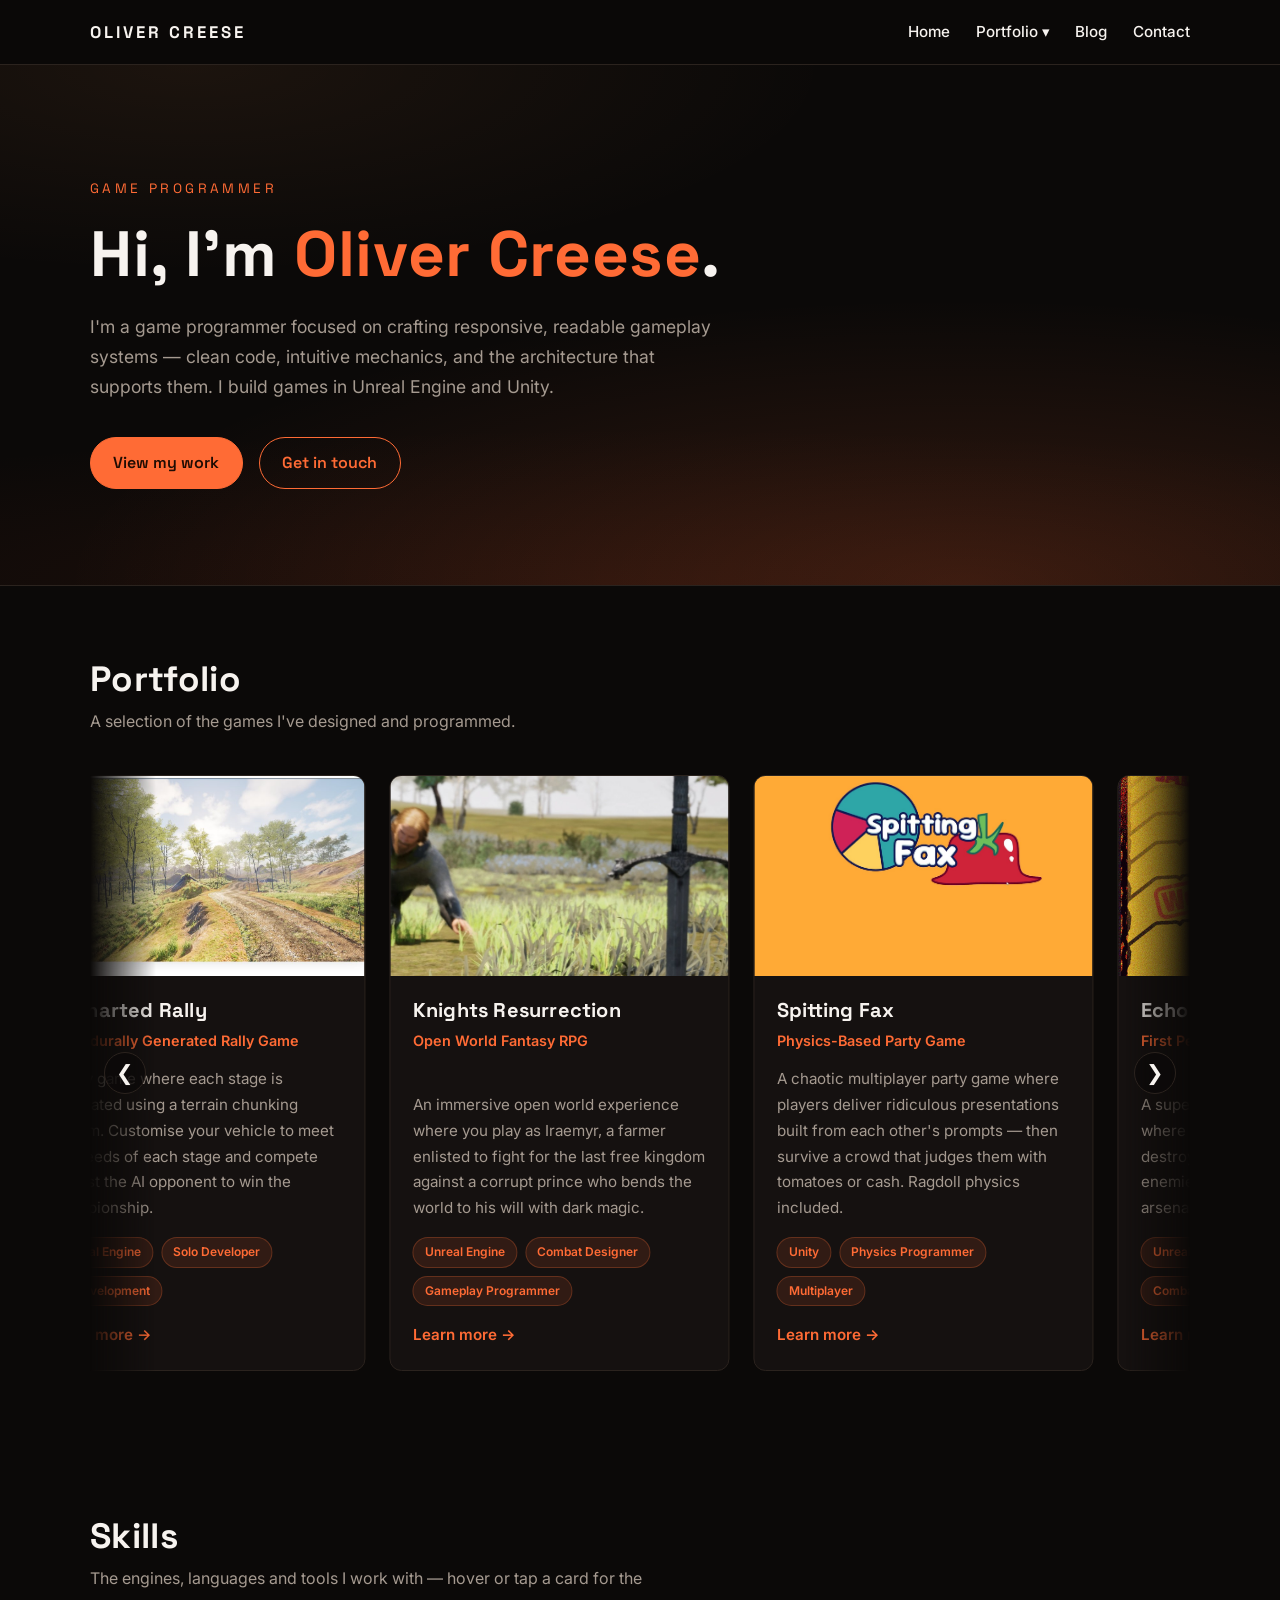
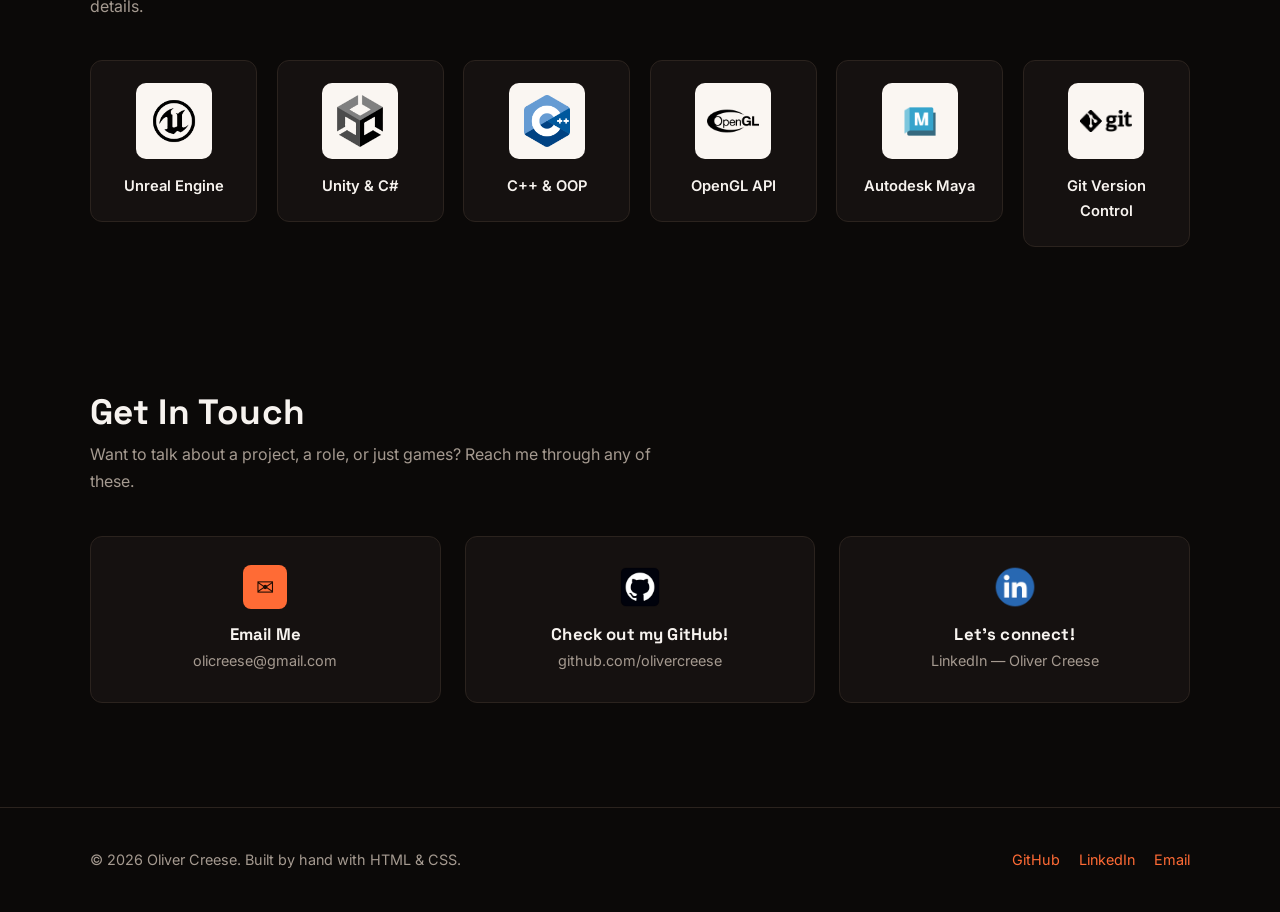
==== index.html @ 4f289e98 "Initial commit: portfolio site rebuilt from Wix Hand-coded static site: homepage with auto-scrolling" ====
<!DOCTYPE html>
<html lang="en">
<head>
  <meta charset="UTF-8" />
  <meta name="viewport" content="width=device-width, initial-scale=1.0" />
  <title>Oliver Creese | Game Programmer</title>
  <meta name="description" content="Portfolio of Oliver Creese, a game programmer focused on crafting responsive, readable gameplay systems in Unreal Engine and Unity." />
  <link rel="preconnect" href="https://fonts.googleapis.com" />
  <link rel="preconnect" href="https://fonts.gstatic.com" crossorigin />
  <link href="https://fonts.googleapis.com/css2?family=Inter:wght@400;500;600&family=Space+Grotesk:wght@500;700&display=swap" rel="stylesheet" />
  <link rel="stylesheet" href="css/style.css" />
</head>
<body>

  <header class="site-header">
    <nav class="nav container">
      <a class="brand" href="index.html">OLIVER CREESE</a>
      <button class="nav-toggle" aria-label="Toggle menu">
        <span></span><span></span><span></span>
      </button>
      <ul class="nav-menu">
        <li><a href="index.html">Home</a></li>
        <li class="dropdown">
          <a href="index.html#projects">Portfolio &#9662;</a>
          <ul class="dropdown-menu">
            <li><a href="projects/uncharted-rally.html">Uncharted Rally</a></li>
            <li><a href="projects/spitting-fax.html">Spitting Fax</a></li>
            <li><a href="projects/knights-resurrection.html">Knights Resurrection</a></li>
            <li><a href="projects/echoes-of-salvation.html">Echoes Of Salvation</a></li>
          </ul>
        </li>
        <li><a href="blog.html">Blog</a></li>
        <li><a href="#contact">Contact</a></li>
      </ul>
    </nav>
  </header>

  <main>

    <!-- ============ Hero ============ -->
    <section class="hero">
      <div class="container">
        <p class="eyebrow">Game Programmer</p>
        <h1>Hi, I'm <span class="accent">Oliver Creese</span>.</h1>
        <p>
          I'm a game programmer focused on crafting responsive, readable gameplay
          systems — clean code, intuitive mechanics, and the architecture that
          supports them. I build games in Unreal Engine and Unity.
        </p>
        <div class="hero-actions">
          <a class="btn btn-solid" href="#projects">View my work</a>
          <a class="btn btn-ghost" href="#contact">Get in touch</a>
        </div>
      </div>
    </section>

    <!-- ============ Projects ============ -->
    <section id="projects">
      <div class="container">
        <h2 class="section-title">Portfolio</h2>
        <p class="section-intro">A selection of the games I've designed and programmed.</p>

        <div class="marquee-wrap">
          <div class="project-marquee">
            <div class="marquee-track">

          <!-- ============================================================
               ADDING A NEW PROJECT? Create its page first (copy
               projects/_template.html), then paste a card like this.
               The carousel duplicates and scrolls the cards automatically —
               just add yours once, anywhere in the list:

          <article class="project-card">
            <img src="assets/images/my-game-hero.jpg" alt="Describe the screenshot" />
            <div class="card-body">
              <h3>My New Game</h3>
              <p class="card-sub">One-line genre description</p>
              <p>
                Two or three sentences selling the game.
              </p>
              <div class="card-meta">
                <span class="tag">Unreal Engine</span>
                <span class="tag">Your Role</span>
              </div>
              <a class="card-link" href="projects/my-new-game.html">Learn more &rarr;</a>
            </div>
          </article>

               Don't forget to also add the project to the Portfolio
               dropdown menu at the top of every page.
               ============================================================ -->

          <article class="project-card">
            <img src="assets/images/uncharted-rally-road.jpg" alt="Procedurally generated rally stage in Uncharted Rally" />
            <div class="card-body">
              <h3>Uncharted Rally</h3>
              <p class="card-sub">Procedurally Generated Rally Game</p>
              <p>
                A rally game where each stage is generated using a terrain chunking
                system. Customise your vehicle to meet the needs of each stage and
                compete against the AI opponent to win the championship.
              </p>
              <div class="card-meta">
                <span class="tag">Unreal Engine</span>
                <span class="tag">Solo Developer</span>
                <span class="tag">In Development</span>
              </div>
              <a class="card-link" href="projects/uncharted-rally.html">Learn more &rarr;</a>
            </div>
          </article>

          <article class="project-card">
            <img src="assets/images/knights-hero.jpg" alt="A knight reaching for a sword in a field in Knights Resurrection" />
            <div class="card-body">
              <h3>Knights Resurrection</h3>
              <p class="card-sub">Open World Fantasy RPG</p>
              <p>
                An immersive open world experience where you play as Iraemyr, a farmer
                enlisted to fight for the last free kingdom against a corrupt prince
                who bends the world to his will with dark magic.
              </p>
              <div class="card-meta">
                <span class="tag">Unreal Engine</span>
                <span class="tag">Combat Designer</span>
                <span class="tag">Gameplay Programmer</span>
              </div>
              <a class="card-link" href="projects/knights-resurrection.html">Learn more &rarr;</a>
            </div>
          </article>

          <article class="project-card">
            <img src="assets/images/spitting-fax-cover.jpg" alt="Spitting Fax title art with a pie chart and a tomato" />
            <div class="card-body">
              <h3>Spitting Fax</h3>
              <p class="card-sub">Physics-Based Party Game</p>
              <p>
                A chaotic multiplayer party game where players deliver ridiculous
                presentations built from each other's prompts — then survive a crowd
                that judges them with tomatoes or cash. Ragdoll physics included.
              </p>
              <div class="card-meta">
                <span class="tag">Unity</span>
                <span class="tag">Physics Programmer</span>
                <span class="tag">Multiplayer</span>
              </div>
              <a class="card-link" href="projects/spitting-fax.html">Learn more &rarr;</a>
            </div>
          </article>

          <article class="project-card">
            <img src="assets/images/echoes-poster.jpg" alt="Echoes Of Salvation poster of a robot holding a weapon" />
            <div class="card-body">
              <h3>Echoes Of Salvation</h3>
              <p class="card-sub">First Person Arena Shooter</p>
              <p>
                A supercharged, high-octane shooter where you play as a machine sent
                to destroy hordes of insect and reptilian enemies, armed with an
                expansive arsenal and enhanced movement.
              </p>
              <div class="card-meta">
                <span class="tag">Unreal Engine</span>
                <span class="tag">Lead Programmer</span>
                <span class="tag">Combat Designer</span>
              </div>
              <a class="card-link" href="projects/echoes-of-salvation.html">Learn more &rarr;</a>
            </div>
          </article>

            </div>
          </div>
          <button class="carousel-btn prev marquee-btn" aria-label="Scroll projects left">&#10094;</button>
          <button class="carousel-btn next marquee-btn" aria-label="Scroll projects right">&#10095;</button>
        </div>
      </div>
    </section>

    <!-- ============ Skills ============ -->
    <section id="skills">
      <div class="container">
        <h2 class="section-title">Skills</h2>
        <p class="section-intro">The engines, languages and tools I work with — hover or tap a card for the details.</p>

        <div class="skills-grid">
          <div class="skill" tabindex="0">
            <div class="skill-logo"><img src="assets/images/unreal-logo.png" alt="Unreal Engine logo" /></div>
            <span>Unreal Engine</span>
            <p class="skill-detail">
              I have extensive experience developing in <strong>Unreal Engine 5</strong>
              across <strong>C++ and Blueprint</strong>, working on projects spanning
              open-world RPGs, first-person shooters, and racing simulations. My most
              recent work includes <strong>combat systems</strong> using input-based
              target selection, weapon and resource based upgrade systems, and
              <strong>procedural generation</strong> via the Procedural Mesh Component
              and a chunking system. I have solid experience with
              <strong>animation programming</strong> through Anim Blueprints and
              procedural techniques for weapon recoil. My broader focus is on
              <strong>scalable architecture</strong> — using delegates, Blueprint
              Interfaces, and proper class inheritance hierarchies to keep systems
              decoupled, maintainable, and easy to iterate on.
            </p>
          </div>
          <div class="skill" tabindex="0">
            <div class="skill-logo"><img src="assets/images/unity-logo.png" alt="Unity logo" /></div>
            <span>Unity &amp; C#</span>
            <p class="skill-detail">
              I have experience developing in <strong>Unity</strong> across a range
              of genres including party games, survival horror, and 2D arcade games
              — one of which <strong>won a game jam and is published on
              Steam</strong>. My work includes <strong>multiplayer
              implementation</strong> using Netcode for GameObjects and Unity
              Sessions, managing lobby state and scene transitions across a
              replicated multiplayer environment. I have implemented a
              <strong>replicated active ragdoll system</strong> driven by
              ConfigurableJoints with a separate hidden mesh for animation blending
              and physics-based player interactions. I have also built
              <strong>custom AI systems</strong> using NavMesh with state machines
              managing multiple behavioural states, including systems where AI
              behaviour and presentation change dynamically at runtime based on game
              state.
            </p>
          </div>
          <div class="skill" tabindex="0">
            <div class="skill-logo"><img src="assets/images/cpp-logo.png" alt="C++ logo" /></div>
            <span>C++ &amp; OOP</span>
            <p class="skill-detail">
              I have extensive experience writing <strong>C++</strong> across
              multiple environments and abstraction levels. Within
              <strong>Unreal Engine 5</strong> I work regularly in C++ for building
              complex gameplay systems that lie beyond the capabilities of
              Blueprints, with marginal performance gains and the benefit of
              <strong>manual memory management</strong>. I have also worked with
              <strong>low-level in-house engines</strong> at my university, building
              games from scratch in both 2D and 3D contexts — including
              <strong>physics implementations</strong> such as Hooke's law for
              surface simulation, enemy pathfinding, animation systems, and weapon
              systems with upgrade pipelines, all without the abstractions of a
              commercial engine. Alongside practical experience I have been studying
              <strong>modern C++</strong> in depth, including memory management,
              <strong>smart pointers, and parallelisation</strong> — with a focus on
              real-world use cases such as <strong>multithreaded chunk
              loading</strong> for large-scale procedural environments.
            </p>
          </div>
          <div class="skill" tabindex="0">
            <div class="skill-logo"><img src="assets/images/opengl-logo.webp" alt="OpenGL logo" /></div>
            <span>OpenGL API</span>
            <p class="skill-detail">
              I have experience building rendered scenes in <strong>OpenGL</strong>,
              working directly with the <strong>graphics pipeline</strong> and
              writing <strong>custom shaders</strong>. My work covers techniques
              including heightmap-based <strong>terrain tessellation</strong>,
              <strong>shadow mapping</strong>, light attenuation,
              <strong>water rendering</strong> and reflective materials. I have also
              implemented creative solutions such as simulating clouds using a
              particle system with layered opacity and alpha blending.
            </p>
          </div>
          <div class="skill" tabindex="0">
            <div class="skill-logo"><img src="assets/images/maya-logo.png" alt="Autodesk Maya logo" /></div>
            <span>Autodesk Maya</span>
            <!-- TODO: this skill had no popup on the Wix site, so this text is a
                 placeholder — rewrite it in your own words -->
            <p class="skill-detail">
              I use <strong>Autodesk Maya</strong> for creating and preparing
              game-ready 3D assets — <strong>modelling, UV unwrapping</strong> and
              basic <strong>rigging</strong> — and for getting animations ready to
              import into Unreal Engine and Unity.
            </p>
          </div>
          <div class="skill" tabindex="0">
            <div class="skill-logo"><img class="invert" src="assets/images/git-logo.png" alt="Git logo" /></div>
            <span>Git Version Control</span>
            <!-- TODO: this skill had no popup on the Wix site, so this text is a
                 placeholder — rewrite it in your own words -->
            <p class="skill-detail">
              I use <strong>Git</strong> for version control across all of my
              projects, working with <strong>branching workflows</strong> when
              collaborating with teammates and hosting my repositories on
              <strong>GitHub</strong>.
            </p>
          </div>
        </div>
      </div>
    </section>

    <!-- ============ Contact ============ -->
    <section id="contact">
      <div class="container">
        <h2 class="section-title">Get In Touch</h2>
        <p class="section-intro">
          Want to talk about a project, a role, or just games? Reach me through any
          of these.
        </p>

        <div class="contact-grid">
          <a class="contact-card" href="mailto:olicreese@gmail.com">
            <div class="email-icon">&#9993;</div>
            <h3>Email Me</h3>
            <p>olicreese@gmail.com</p>
          </a>
          <a class="contact-card" href="https://github.com/olivercreese" target="_blank" rel="noopener">
            <img src="assets/images/github-logo.png" alt="GitHub logo" />
            <h3>Check out my GitHub!</h3>
            <p>github.com/olivercreese</p>
          </a>
          <a class="contact-card" href="https://uk.linkedin.com/in/oliver-creese-88675a2ab" target="_blank" rel="noopener">
            <img src="assets/images/linkedin-logo.png" alt="LinkedIn logo" />
            <h3>Let's connect!</h3>
            <p>LinkedIn — Oliver Creese</p>
          </a>
        </div>
      </div>
    </section>

  </main>

  <footer class="site-footer">
    <div class="container footer-inner">
      <p>&copy; <span id="year">2026</span> Oliver Creese. Built by hand with HTML &amp; CSS.</p>
      <div class="footer-links">
        <a href="https://github.com/olivercreese" target="_blank" rel="noopener">GitHub</a>
        <a href="https://uk.linkedin.com/in/oliver-creese-88675a2ab" target="_blank" rel="noopener">LinkedIn</a>
        <a href="mailto:olicreese@gmail.com">Email</a>
      </div>
    </div>
  </footer>

  <script src="js/main.js"></script>
</body>
</html>
---- css/style.css ----
/* ============================================================
   Oliver Creese — Portfolio stylesheet
   One file shared by every page of the site.
   ============================================================ */

/* ---- Design tokens: change colours/fonts here ---- */
:root {
  --bg: #0b0908;            /* page background — warm near-black */
  --surface: #151110;       /* cards and panels */
  --surface-2: #1c1614;     /* slightly lighter panels */
  --border: #2b231e;
  --text: #f7f3ef;          /* warm white */
  --muted: #a59a90;
  --accent: #ff6b35;        /* sunset orange */
  --accent-2: #ffa05c;      /* lighter sunset tone for gradients */
  --accent-soft: rgba(255, 107, 53, 0.12);
  --on-accent: #1f0c03;     /* dark text used on orange buttons */
  --radius: 12px;
  --font-head: "Space Grotesk", sans-serif;
  --font-body: "Inter", sans-serif;
}

* { box-sizing: border-box; margin: 0; padding: 0; }

html { scroll-behavior: smooth; }

body {
  background: var(--bg);
  color: var(--text);
  font-family: var(--font-body);
  font-size: 1rem;
  line-height: 1.7;
  -webkit-font-smoothing: antialiased;
}

img { max-width: 100%; display: block; }

a { color: var(--accent); text-decoration: none; }
a:hover { text-decoration: underline; }

h1, h2, h3, h4 {
  font-family: var(--font-head);
  line-height: 1.2;
  letter-spacing: 0.01em;
}

.container {
  width: min(1100px, 92%);
  margin-inline: auto;
}

section { padding: 4.5rem 0; }

.section-title {
  font-size: clamp(1.6rem, 3vw, 2.2rem);
  margin-bottom: 0.5rem;
}

.section-intro {
  color: var(--muted);
  max-width: 60ch;
  margin-bottom: 2.5rem;
}

.accent { color: var(--accent); }

/* ---- Buttons ---- */
.btn {
  display: inline-block;
  padding: 0.7rem 1.4rem;
  border-radius: 999px;
  font-weight: 600;
  font-family: var(--font-head);
  border: 1px solid var(--accent);
  transition: transform 0.15s ease, background 0.15s ease;
}
.btn:hover { text-decoration: none; transform: translateY(-2px); }
.btn-solid { background: var(--accent); color: var(--on-accent); }
.btn-solid:hover { background: var(--accent-2); }
.btn-ghost { color: var(--accent); }
.btn-ghost:hover { background: var(--accent-soft); }

/* ============================================================
   Header / navigation
   ============================================================ */
.site-header {
  position: sticky;
  top: 0;
  z-index: 50;
  background: rgba(11, 9, 8, 0.85);
  backdrop-filter: blur(10px);
  border-bottom: 1px solid var(--border);
}

.nav {
  display: flex;
  align-items: center;
  justify-content: space-between;
  min-height: 64px;
}

.brand {
  font-family: var(--font-head);
  font-weight: 700;
  font-size: 1.05rem;
  letter-spacing: 0.18em;
  color: var(--text);
}
.brand:hover { text-decoration: none; color: var(--accent); }

.nav-menu {
  display: flex;
  align-items: center;
  gap: 1.6rem;
  list-style: none;
}

.nav-menu > li > a {
  color: var(--text);
  font-weight: 500;
  font-size: 0.95rem;
}
.nav-menu > li > a:hover { color: var(--accent); text-decoration: none; }

/* Portfolio dropdown */
.dropdown { position: relative; }

.dropdown-menu {
  position: absolute;
  top: calc(100% + 10px);
  left: 50%;
  transform: translateX(-50%);
  min-width: 220px;
  background: var(--surface);
  border: 1px solid var(--border);
  border-radius: var(--radius);
  padding: 0.5rem;
  list-style: none;
  display: none;
  box-shadow: 0 16px 40px rgba(0, 0, 0, 0.45);
}

/* invisible bridge over the gap between the link and the panel, so the
   menu doesn't close while the mouse travels down to it */
.dropdown-menu::before {
  content: "";
  position: absolute;
  top: -12px;
  left: 0;
  right: 0;
  height: 12px;
}

.dropdown-menu a {
  display: block;
  padding: 0.55rem 0.9rem;
  border-radius: 8px;
  color: var(--text);
  font-size: 0.92rem;
}
.dropdown-menu a:hover {
  background: var(--accent-soft);
  color: var(--accent);
  text-decoration: none;
}

/* open on hover (desktop) or via JS toggle (mobile) */
@media (hover: hover) {
  .dropdown:hover .dropdown-menu { display: block; }
}
.dropdown.open .dropdown-menu { display: block; }

.nav-toggle {
  display: none;
  background: none;
  border: 1px solid var(--border);
  border-radius: 8px;
  padding: 0.45rem 0.6rem;
  cursor: pointer;
}
.nav-toggle span {
  display: block;
  width: 20px;
  height: 2px;
  background: var(--text);
  margin: 4px 0;
}

/* ============================================================
   Hero (homepage)
   ============================================================ */
.hero {
  padding: 7rem 0 6rem;
  background:
    radial-gradient(ellipse 70% 55% at 75% 100%, rgba(255, 107, 53, 0.16), transparent),
    radial-gradient(ellipse 50% 40% at 15% 0%, rgba(255, 160, 92, 0.07), transparent),
    radial-gradient(ellipse 90% 30% at 50% 100%, rgba(194, 65, 28, 0.10), transparent);
  border-bottom: 1px solid var(--border);
}

.hero .eyebrow {
  font-family: var(--font-head);
  color: var(--accent);
  letter-spacing: 0.25em;
  text-transform: uppercase;
  font-size: 0.85rem;
  margin-bottom: 1rem;
}

.hero h1 {
  font-size: clamp(2.4rem, 6vw, 4rem);
  margin-bottom: 1.2rem;
}

.hero p {
  max-width: 58ch;
  color: var(--muted);
  font-size: 1.1rem;
  margin-bottom: 2.2rem;
}

.hero-actions { display: flex; gap: 1rem; flex-wrap: wrap; }

/* ============================================================
   Project cards (homepage)
   ============================================================ */
/* homepage: cards drift sideways on their own; pausing on hover keeps
   the links clickable. JS duplicates the cards so the loop is seamless,
   and adds arrow + drag control. */
.marquee-wrap { position: relative; }

.marquee-wrap .carousel-btn { z-index: 5; }

.project-marquee {
  overflow: hidden;
  cursor: grab;
  touch-action: pan-y; /* horizontal drags steer the carousel, vertical still scrolls the page */
  mask-image: linear-gradient(to right, transparent, #000 6%, #000 94%, transparent);
  -webkit-mask-image: linear-gradient(to right, transparent, #000 6%, #000 94%, transparent);
}

.project-marquee:active { cursor: grabbing; }

.marquee-track {
  display: flex;
  gap: 1.5rem;
  width: max-content;
  animation: marquee-drift 50s linear infinite;
}

.marquee-track .project-card {
  width: 340px;
  flex-shrink: 0;
}

/* shift by exactly one copy of the cards (half the track plus half a gap) */
@keyframes marquee-drift {
  to { transform: translateX(calc(-50% - 0.75rem)); }
}

.project-marquee:hover .marquee-track,
.project-marquee:focus-within .marquee-track {
  animation-play-state: paused;
}

@media (prefers-reduced-motion: reduce) {
  .marquee-track { animation: none; }
}

@media (max-width: 820px) {
  .marquee-track .project-card { width: 290px; }
}

.project-card {
  background: var(--surface);
  border: 1px solid var(--border);
  border-radius: var(--radius);
  overflow: hidden;
  display: flex;
  flex-direction: column;
  transition: transform 0.2s ease, border-color 0.2s ease;
}
.project-card:hover {
  transform: translateY(-4px);
  border-color: var(--accent);
}

.project-card img {
  width: 100%;
  height: 200px;
  object-fit: cover;
}

.project-card .card-body {
  padding: 1.4rem;
  display: flex;
  flex-direction: column;
  flex: 1;
}

.project-card h3 { font-size: 1.25rem; margin-bottom: 0.4rem; }

.project-card .card-sub {
  color: var(--accent);
  font-size: 0.9rem;
  font-weight: 600;
  margin-bottom: 0.8rem;
}

.project-card p { color: var(--muted); font-size: 0.95rem; flex: 1; }

.card-meta {
  display: flex;
  flex-wrap: wrap;
  gap: 0.5rem;
  margin: 1rem 0;
}

.tag {
  font-size: 0.75rem;
  font-weight: 600;
  padding: 0.25rem 0.7rem;
  border-radius: 999px;
  background: var(--accent-soft);
  color: var(--accent);
  border: 1px solid rgba(255, 107, 53, 0.25);
}

.card-link { font-weight: 600; font-size: 0.95rem; }

/* ============================================================
   Skills (homepage)
   ============================================================ */
/* one flexible row: the open card balloons in both directions and
   the others get squeezed sideways to make room */
.skills-grid {
  display: flex;
  align-items: flex-start; /* closed cards keep their size while one balloons */
  gap: 1.2rem;
}

.skill {
  flex: 1 1 0;
  min-width: 0;
  display: flex;
  flex-direction: column;
  align-items: center;
  justify-content: center;
  background: var(--surface);
  border: 1px solid var(--border);
  border-radius: var(--radius);
  padding: 1.4rem 1rem;
  text-align: center;
  cursor: pointer;
  /* the springy curve gives the growth a balloon-like bounce */
  transition: flex-grow 0.5s cubic-bezier(0.34, 1.3, 0.64, 1),
              flex-basis 0.5s ease, padding 0.4s ease,
              border-color 0.2s ease, box-shadow 0.35s ease;
}

.skill > span {
  display: block;
  max-height: 3.5em;
  transition: opacity 0.25s ease, max-height 0.35s ease, margin 0.35s ease;
}

.skill .skill-logo { transition: width 0.4s ease, height 0.4s ease, margin 0.4s ease; }

/* hidden detail text, revealed when the card balloons open */
.skill .skill-detail {
  width: 100%;
  max-height: 0;
  opacity: 0;
  overflow: hidden;
  margin-top: 0;
  text-align: left;
  font-size: 1.275rem;  /* 75% of the previous 1.7rem */
  line-height: 1.5;
  color: var(--muted);
  transition: max-height 0.45s ease, opacity 0.3s ease, margin-top 0.3s ease;
}

/* key terms stand out in white against the grey body text */
.skill .skill-detail strong {
  color: var(--text);
  font-weight: 600;
}

.skill:hover,
.skill:focus-visible,
.skill.open {
  flex-grow: 12;
  border-color: var(--accent);
  box-shadow: 0 18px 45px rgba(0, 0, 0, 0.55);
}

/* while one card is open, the others squeeze into icon-only chips
   so the open one can take almost the whole row */
@media (min-width: 821px) {
  .skills-grid:has(.skill:hover, .skill.open, .skill:focus-visible)
    .skill:not(:hover):not(.open):not(:focus-visible) {
    flex: 0 0 76px;
    padding: 1rem 0.5rem;
  }

  .skills-grid:has(.skill:hover, .skill.open, .skill:focus-visible)
    .skill:not(:hover):not(.open):not(:focus-visible) .skill-logo {
    width: 48px;
    height: 48px;
    margin-bottom: 0;
  }

  .skills-grid:has(.skill:hover, .skill.open, .skill:focus-visible)
    .skill:not(:hover):not(.open):not(:focus-visible) img {
    max-width: 32px;
    max-height: 32px;
  }

  .skills-grid:has(.skill:hover, .skill.open, .skill:focus-visible)
    .skill:not(:hover):not(.open):not(:focus-visible) > span {
    opacity: 0;
    max-height: 0;
    overflow: hidden;
    margin: 0;
  }
}

.skill:hover .skill-detail,
.skill:focus-visible .skill-detail,
.skill.open .skill-detail {
  max-height: 2200px;
  opacity: 1;
  margin-top: 0.8rem;
}

.skill .skill-logo {
  background: #faf6f2;
  border-radius: 10px;
  width: 76px;
  height: 76px;
  margin: 0 auto 0.9rem;
  display: flex;
  align-items: center;
  justify-content: center;
}

.skill img { max-width: 52px; max-height: 52px; object-fit: contain; }

/* the Git logo file is white, flip it to dark so it shows on the light chip */
.skill img.invert { filter: invert(1); }

.skill span { font-weight: 600; font-size: 0.92rem; }

/* ============================================================
   Contact (homepage)
   ============================================================ */
.contact-grid {
  display: grid;
  grid-template-columns: repeat(auto-fit, minmax(240px, 1fr));
  gap: 1.5rem;
}

.contact-card {
  background: var(--surface);
  border: 1px solid var(--border);
  border-radius: var(--radius);
  padding: 1.8rem;
  text-align: center;
  transition: transform 0.2s ease, border-color 0.2s ease;
}
.contact-card:hover { transform: translateY(-4px); border-color: var(--accent); text-decoration: none; }

.contact-card img {
  width: 44px;
  height: 44px;
  margin: 0 auto 0.9rem;
  border-radius: 8px;
}

.contact-card h3 { color: var(--text); font-size: 1.05rem; margin-bottom: 0.3rem; }
.contact-card p { color: var(--muted); font-size: 0.9rem; }

.contact-card .email-icon {
  width: 44px;
  height: 44px;
  margin: 0 auto 0.9rem;
  border-radius: 8px;
  background: var(--accent);
  color: var(--on-accent);
  font-size: 1.4rem;
  display: flex;
  align-items: center;
  justify-content: center;
}

/* ============================================================
   Project pages
   ============================================================ */
.page-hero {
  padding: 4.5rem 0 2.5rem;
  border-bottom: 1px solid var(--border);
  background: radial-gradient(ellipse 60% 60% at 50% 0%, rgba(255, 107, 53, 0.09), transparent);
}

.page-hero .eyebrow {
  font-family: var(--font-head);
  color: var(--accent);
  letter-spacing: 0.25em;
  text-transform: uppercase;
  font-size: 0.8rem;
  margin-bottom: 0.8rem;
}

.page-hero h1 { font-size: clamp(2rem, 5vw, 3.2rem); margin-bottom: 0.8rem; }

.page-hero .subtitle { color: var(--muted); font-size: 1.15rem; max-width: 65ch; }

.project-hero-img {
  width: 100%;
  max-height: 480px;
  object-fit: cover;
  border-radius: var(--radius);
  border: 1px solid var(--border);
  margin-top: 2.5rem;
}

/* quick facts row */
.meta-grid {
  display: grid;
  grid-template-columns: repeat(auto-fit, minmax(170px, 1fr));
  gap: 1rem;
  margin-top: 2.5rem;
}

.meta-item {
  background: var(--surface);
  border: 1px solid var(--border);
  border-radius: var(--radius);
  padding: 1rem 1.2rem;
}

.meta-item .meta-label {
  display: block;
  font-size: 0.75rem;
  text-transform: uppercase;
  letter-spacing: 0.12em;
  color: var(--muted);
  margin-bottom: 0.25rem;
}

.meta-item .meta-value { font-weight: 600; font-size: 0.95rem; }

/* feature list */
.feature-list {
  list-style: none;
  display: grid;
  grid-template-columns: repeat(auto-fit, minmax(300px, 1fr));
  gap: 0.9rem;
}

.feature-list li {
  background: var(--surface);
  border: 1px solid var(--border);
  border-radius: 10px;
  padding: 0.9rem 1.1rem;
  font-size: 0.95rem;
  padding-left: 2.4rem;
  position: relative;
}

.feature-list li::before {
  content: "▸";
  color: var(--accent);
  position: absolute;
  left: 1rem;
}

/* two-column text blocks */
.split {
  display: grid;
  grid-template-columns: 1fr 1fr;
  gap: 2.5rem;
}
@media (max-width: 760px) { .split { grid-template-columns: 1fr; } }

.split h3 { margin-bottom: 0.7rem; font-size: 1.2rem; }
.split p { color: var(--muted); }
.split p + p { margin-top: 0.8rem; }

/* gameplay loop steps */
.loop-steps {
  list-style: none;
  counter-reset: step;
  display: grid;
  grid-template-columns: repeat(auto-fit, minmax(190px, 1fr));
  gap: 1rem;
}

.loop-steps li {
  counter-increment: step;
  background: var(--surface);
  border: 1px solid var(--border);
  border-radius: var(--radius);
  padding: 1.6rem 1.2rem 1.2rem;
  position: relative;
  font-size: 0.92rem;
  color: var(--muted);
}

.loop-steps li::before {
  content: counter(step, decimal-leading-zero);
  font-family: var(--font-head);
  font-weight: 700;
  color: var(--accent);
  display: block;
  font-size: 1.3rem;
  margin-bottom: 0.4rem;
}

/* gallery carousel */
.carousel {
  position: relative;
  overflow: hidden;
  border-radius: var(--radius);
  border: 1px solid var(--border);
  background: #070504;
}

.carousel-track {
  display: flex;
  transition: transform 0.35s ease;
}

/* every image is one slide; mixed shapes (wide screenshots,
   portrait posters) are letterboxed rather than cropped */
.carousel-track img {
  flex: 0 0 100%;
  width: 100%;
  height: 500px;
  object-fit: contain;
}

.carousel-btn {
  position: absolute;
  top: 50%;
  transform: translateY(-50%);
  width: 42px;
  height: 42px;
  border-radius: 50%;
  border: 1px solid var(--border);
  background: rgba(11, 9, 8, 0.75);
  color: var(--text);
  font-size: 1.3rem;
  line-height: 1;
  cursor: pointer;
  transition: background 0.15s ease, border-color 0.15s ease;
}
.carousel-btn:hover { background: var(--accent); border-color: var(--accent); color: var(--on-accent); }
.carousel-btn.prev { left: 14px; }
.carousel-btn.next { right: 14px; }

.carousel-dots {
  position: absolute;
  bottom: 14px;
  left: 0;
  right: 0;
  display: flex;
  justify-content: center;
  gap: 8px;
}

.carousel-dots button {
  width: 10px;
  height: 10px;
  border-radius: 50%;
  border: none;
  background: rgba(247, 243, 239, 0.35);
  cursor: pointer;
  padding: 0;
  transition: background 0.15s ease, transform 0.15s ease;
}
.carousel-dots button.active {
  background: var(--accent);
  transform: scale(1.2);
}

@media (max-width: 760px) {
  .carousel-track img { height: 300px; }
}

/* prev / next footer nav on project pages */
.project-nav {
  display: flex;
  justify-content: space-between;
  gap: 1rem;
  padding: 2.5rem 0;
  border-top: 1px solid var(--border);
}

/* ============================================================
   Blog post (article) pages
   ============================================================ */

/* hero with a giant ghosted issue number, e.g. data-num="007" */
.post-hero { position: relative; overflow: hidden; }

.post-hero::after {
  content: attr(data-num);
  position: absolute;
  right: -0.05em;
  bottom: -0.28em;
  font-family: var(--font-head);
  font-weight: 700;
  font-size: clamp(8rem, 24vw, 18rem);
  line-height: 1;
  color: transparent;
  -webkit-text-stroke: 1px rgba(255, 107, 53, 0.22);
  pointer-events: none;
  user-select: none;
}

.post-hero .post-info { color: var(--muted); font-size: 0.95rem; margin-top: 0.8rem; }
.post-hero .post-info .sep { color: var(--accent); margin: 0 0.5rem; }

/* reading column */
.post-body {
  max-width: 760px;
  padding: 3.5rem 0 1rem;
}

.post-body > * { margin-bottom: 1.4rem; }

.post-body p { color: #d9d1c9; font-size: 1.05rem; }

.post-lead {
  font-size: 1.2rem !important;
  color: var(--text) !important;
  font-weight: 500;
}

/* section headings styled like code comments — it's a dev log */
.post-body h2 {
  font-size: 1.45rem;
  margin-top: 2.6rem;
}
.post-body h2::before {
  content: "// ";
  color: var(--accent);
  font-weight: 700;
}

.post-divider {
  border: none;
  border-top: 1px solid var(--border);
  margin: 2.2rem 0;
}

/* media inside posts */
.post-body figure { margin: 2rem 0; }

.post-body figure img {
  border-radius: var(--radius);
  border: 1px solid var(--border);
  width: 100%;
}

.post-body figcaption {
  color: var(--muted);
  font-size: 0.85rem;
  margin-top: 0.6rem;
  text-align: center;
}

.video-embed {
  position: relative;
  aspect-ratio: 16 / 9;
  border-radius: var(--radius);
  border: 1px solid var(--border);
  overflow: hidden;
  background: #070504;
  margin: 2rem 0;
}

.video-embed iframe {
  position: absolute;
  inset: 0;
  width: 100%;
  height: 100%;
  border: none;
}

/* staggered fade-up when the page loads */
@keyframes fade-up {
  from { opacity: 0; transform: translateY(14px); }
  to { opacity: 1; transform: translateY(0); }
}

.post-hero .eyebrow,
.post-hero h1,
.post-hero .post-info,
.post-body {
  animation: fade-up 0.6s ease both;
}
.post-hero h1 { animation-delay: 0.08s; }
.post-hero .post-info { animation-delay: 0.16s; }
.post-body { animation-delay: 0.24s; }

@media (prefers-reduced-motion: reduce) {
  .post-hero .eyebrow, .post-hero h1, .post-hero .post-info, .post-body { animation: none; }
}

/* ============================================================
   Blog page
   ============================================================ */
.post-list { display: grid; gap: 1.3rem; }

.post-card {
  background: var(--surface);
  border: 1px solid var(--border);
  border-radius: var(--radius);
  padding: 1.7rem;
  transition: border-color 0.2s ease;
}
.post-card:hover { border-color: var(--accent); }

.post-card .post-meta {
  color: var(--muted);
  font-size: 0.85rem;
  margin-bottom: 0.4rem;
}

.post-card h3 { font-size: 1.3rem; margin-bottom: 0.6rem; }
.post-card p { color: var(--muted); font-size: 0.97rem; margin-bottom: 1rem; }

/* ============================================================
   Footer
   ============================================================ */
.site-footer {
  border-top: 1px solid var(--border);
  padding: 2.5rem 0;
  margin-top: 2rem;
}

.footer-inner {
  display: flex;
  align-items: center;
  justify-content: space-between;
  gap: 1rem;
  flex-wrap: wrap;
}

.site-footer p { color: var(--muted); font-size: 0.9rem; }

.footer-links { display: flex; gap: 1.2rem; }
.footer-links a { font-size: 0.9rem; }

/* ============================================================
   Mobile layout
   ============================================================ */
@media (max-width: 820px) {
  .nav-toggle { display: block; }

  .nav-menu {
    display: none;
    position: absolute;
    top: 64px;
    left: 0;
    right: 0;
    flex-direction: column;
    align-items: stretch;
    gap: 0;
    background: var(--surface);
    border-bottom: 1px solid var(--border);
    padding: 0.5rem 4%;
  }

  .nav-menu.open { display: flex; }

  .nav-menu > li > a {
    display: block;
    padding: 0.8rem 0.4rem;
  }

  .dropdown-menu {
    position: static;
    transform: none;
    box-shadow: none;
    border: none;
    background: transparent;
    padding-left: 1rem;
  }

  .hero { padding: 4.5rem 0; }
  section { padding: 3rem 0; }

  /* phones: skills stack vertically and expand downwards instead */
  .skills-grid { flex-direction: column; }
  .skill { flex: none; }
}
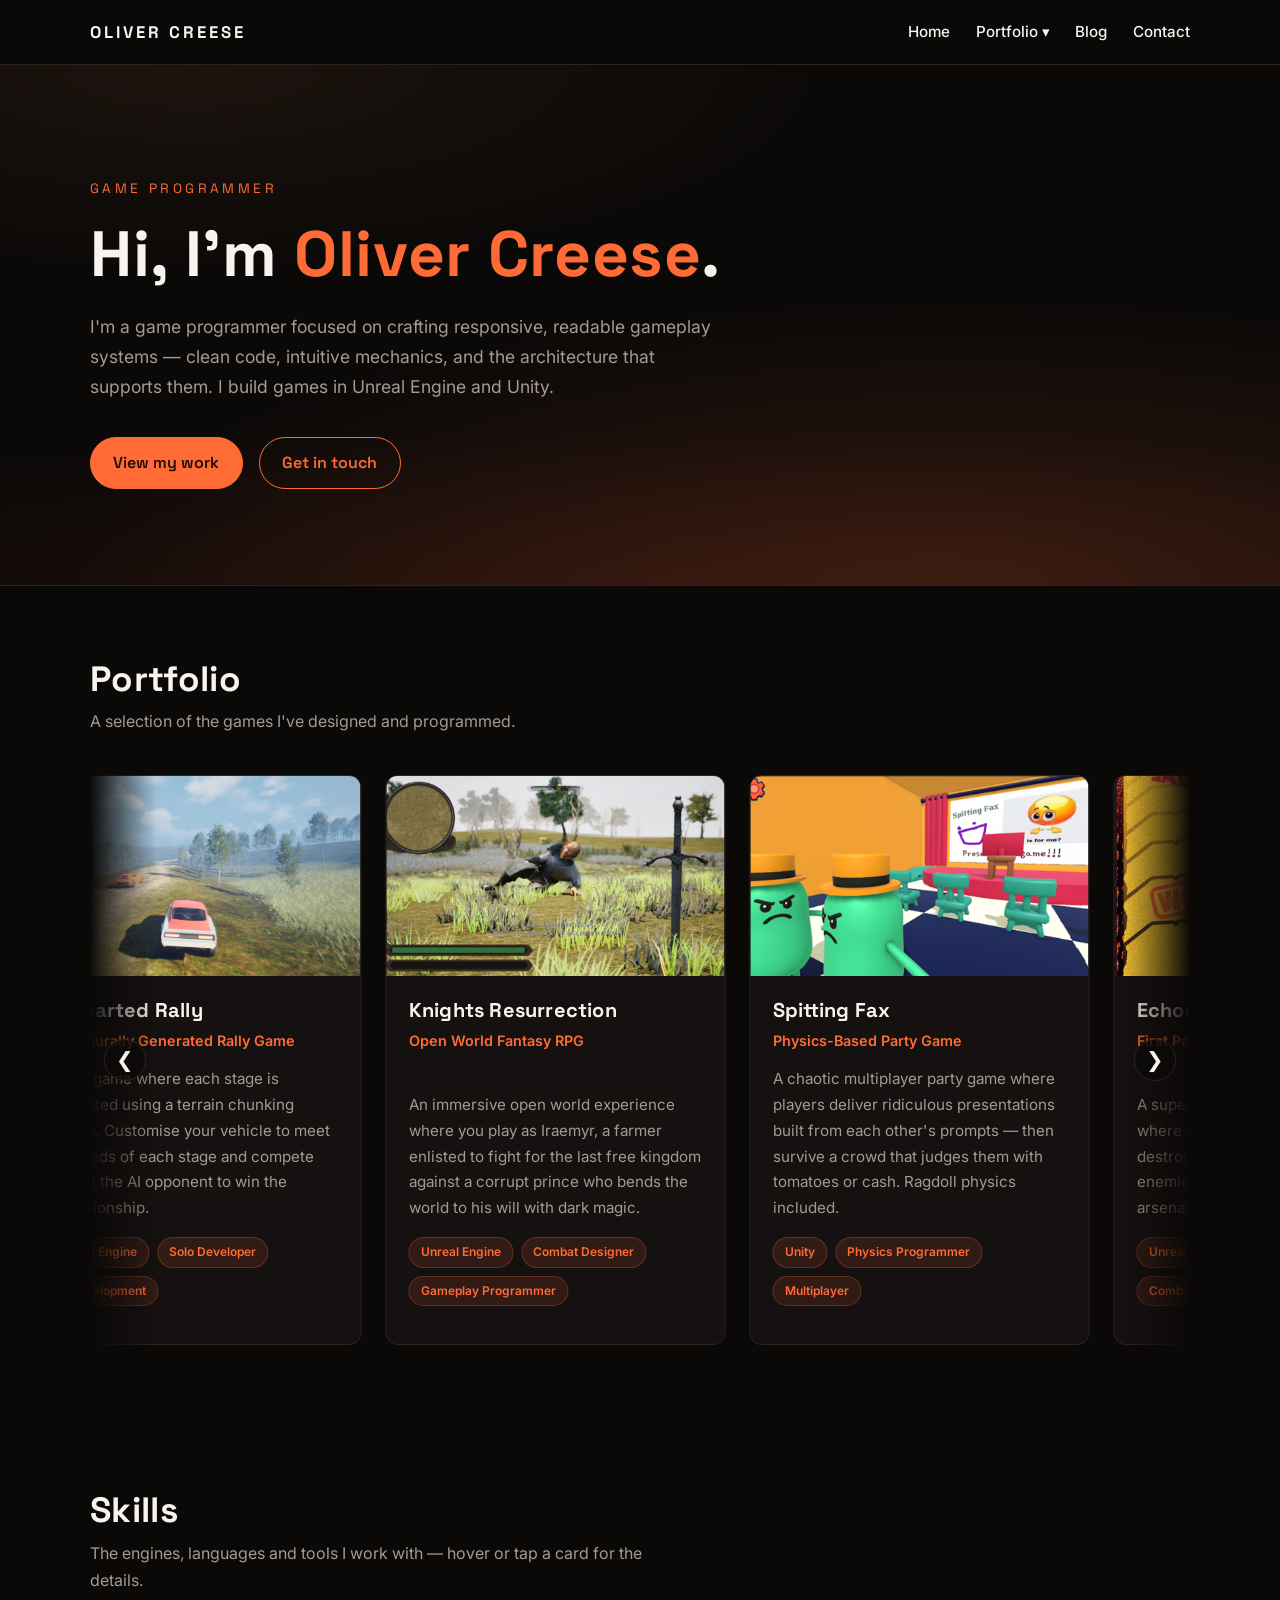
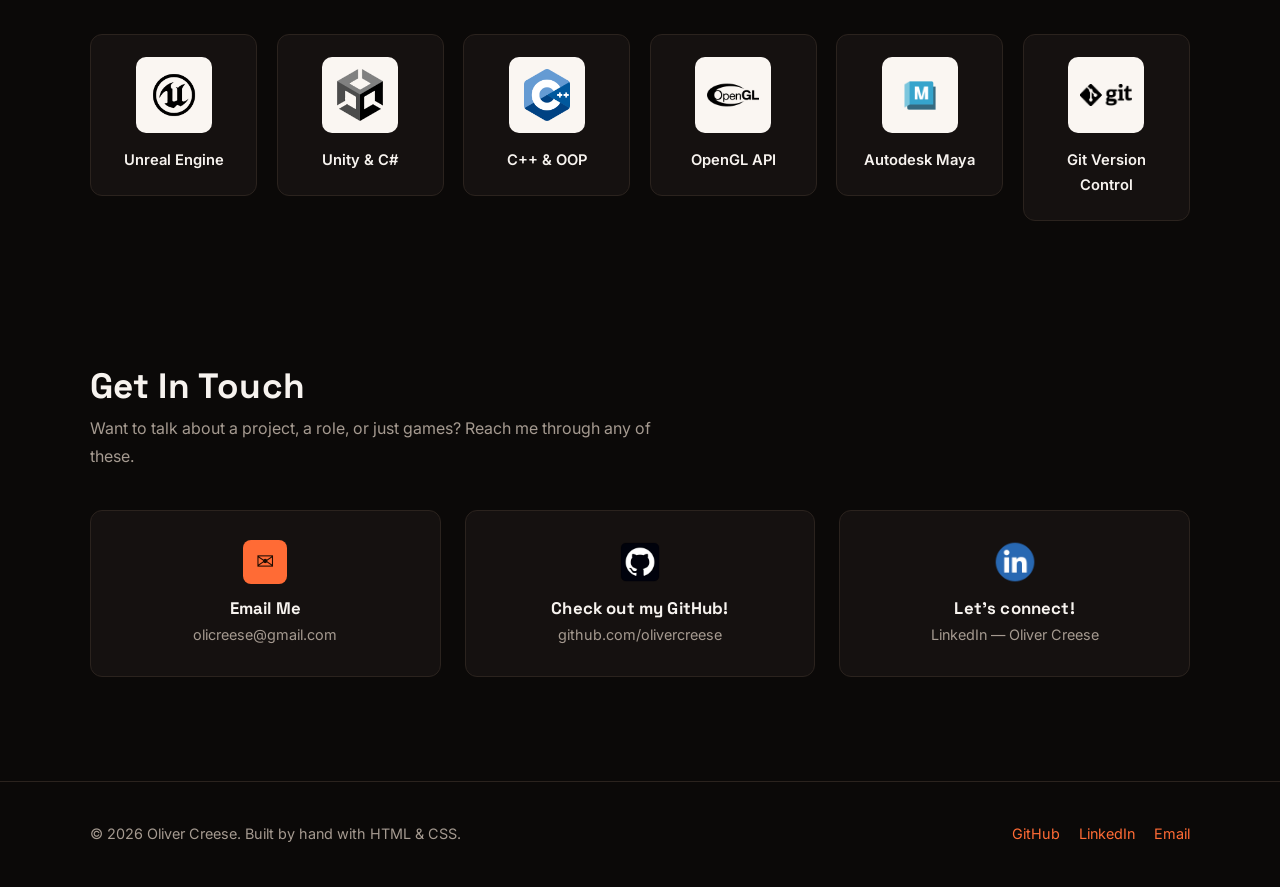
==== commit ff517587: "Add project videos, organise images, make project cards clickable - Embed a gameplay video under the" ====
--- a/index.html
+++ b/index.html
@@ -70,7 +70,7 @@
                The carousel duplicates and scrolls the cards automatically —
                just add yours once, anywhere in the list:
 
-          <article class="project-card">
+          <a class="project-card" href="projects/my-new-game.html">
             <img src="assets/images/my-game-hero.jpg" alt="Describe the screenshot" />
             <div class="card-body">
               <h3>My New Game</h3>
@@ -82,16 +82,15 @@
                 <span class="tag">Unreal Engine</span>
                 <span class="tag">Your Role</span>
               </div>
-              <a class="card-link" href="projects/my-new-game.html">Learn more &rarr;</a>
-            </div>
-          </article>
+            </div>
+          </a>
 
                Don't forget to also add the project to the Portfolio
                dropdown menu at the top of every page.
                ============================================================ -->
 
-          <article class="project-card">
-            <img src="assets/images/uncharted-rally-road.jpg" alt="Procedurally generated rally stage in Uncharted Rally" />
+          <a class="project-card" href="projects/uncharted-rally.html">
+            <img src="assets/images/projects/uncharted-rally/InGame.png" alt="Procedurally generated rally stage in Uncharted Rally" />
             <div class="card-body">
               <h3>Uncharted Rally</h3>
               <p class="card-sub">Procedurally Generated Rally Game</p>
@@ -105,12 +104,11 @@
                 <span class="tag">Solo Developer</span>
                 <span class="tag">In Development</span>
               </div>
-              <a class="card-link" href="projects/uncharted-rally.html">Learn more &rarr;</a>
-            </div>
-          </article>
-
-          <article class="project-card">
-            <img src="assets/images/knights-hero.jpg" alt="A knight reaching for a sword in a field in Knights Resurrection" />
+            </div>
+          </a>
+
+          <a class="project-card" href="projects/knights-resurrection.html">
+            <img src="assets/images/projects/knights-resurrection/MianCharacterClose.png" alt="The main character Iraemyr in Knights Resurrection" />
             <div class="card-body">
               <h3>Knights Resurrection</h3>
               <p class="card-sub">Open World Fantasy RPG</p>
@@ -124,12 +122,11 @@
                 <span class="tag">Combat Designer</span>
                 <span class="tag">Gameplay Programmer</span>
               </div>
-              <a class="card-link" href="projects/knights-resurrection.html">Learn more &rarr;</a>
-            </div>
-          </article>
-
-          <article class="project-card">
-            <img src="assets/images/spitting-fax-cover.jpg" alt="Spitting Fax title art with a pie chart and a tomato" />
+            </div>
+          </a>
+
+          <a class="project-card" href="projects/spitting-fax.html">
+            <img src="assets/images/projects/spitting-fax/Lobby.png" alt="Spitting Fax multiplayer lobby screen" />
             <div class="card-body">
               <h3>Spitting Fax</h3>
               <p class="card-sub">Physics-Based Party Game</p>
@@ -143,12 +140,11 @@
                 <span class="tag">Physics Programmer</span>
                 <span class="tag">Multiplayer</span>
               </div>
-              <a class="card-link" href="projects/spitting-fax.html">Learn more &rarr;</a>
-            </div>
-          </article>
-
-          <article class="project-card">
-            <img src="assets/images/echoes-poster.jpg" alt="Echoes Of Salvation poster of a robot holding a weapon" />
+            </div>
+          </a>
+
+          <a class="project-card" href="projects/echoes-of-salvation.html">
+            <img src="assets/images/projects/echoes-of-salvation/echoes-poster.jpg" alt="Echoes Of Salvation poster of a robot holding a weapon" />
             <div class="card-body">
               <h3>Echoes Of Salvation</h3>
               <p class="card-sub">First Person Arena Shooter</p>
@@ -162,9 +158,8 @@
                 <span class="tag">Lead Programmer</span>
                 <span class="tag">Combat Designer</span>
               </div>
-              <a class="card-link" href="projects/echoes-of-salvation.html">Learn more &rarr;</a>
-            </div>
-          </article>
+            </div>
+          </a>
 
             </div>
           </div>
--- a/css/style.css
+++ b/css/style.css
@@ -278,11 +278,16 @@
   overflow: hidden;
   display: flex;
   flex-direction: column;
+  /* the whole card is a link to the project page */
+  color: inherit;
+  text-decoration: none;
+  cursor: pointer;
   transition: transform 0.2s ease, border-color 0.2s ease;
 }
 .project-card:hover {
   transform: translateY(-4px);
   border-color: var(--accent);
+  text-decoration: none;
 }
 
 .project-card img {
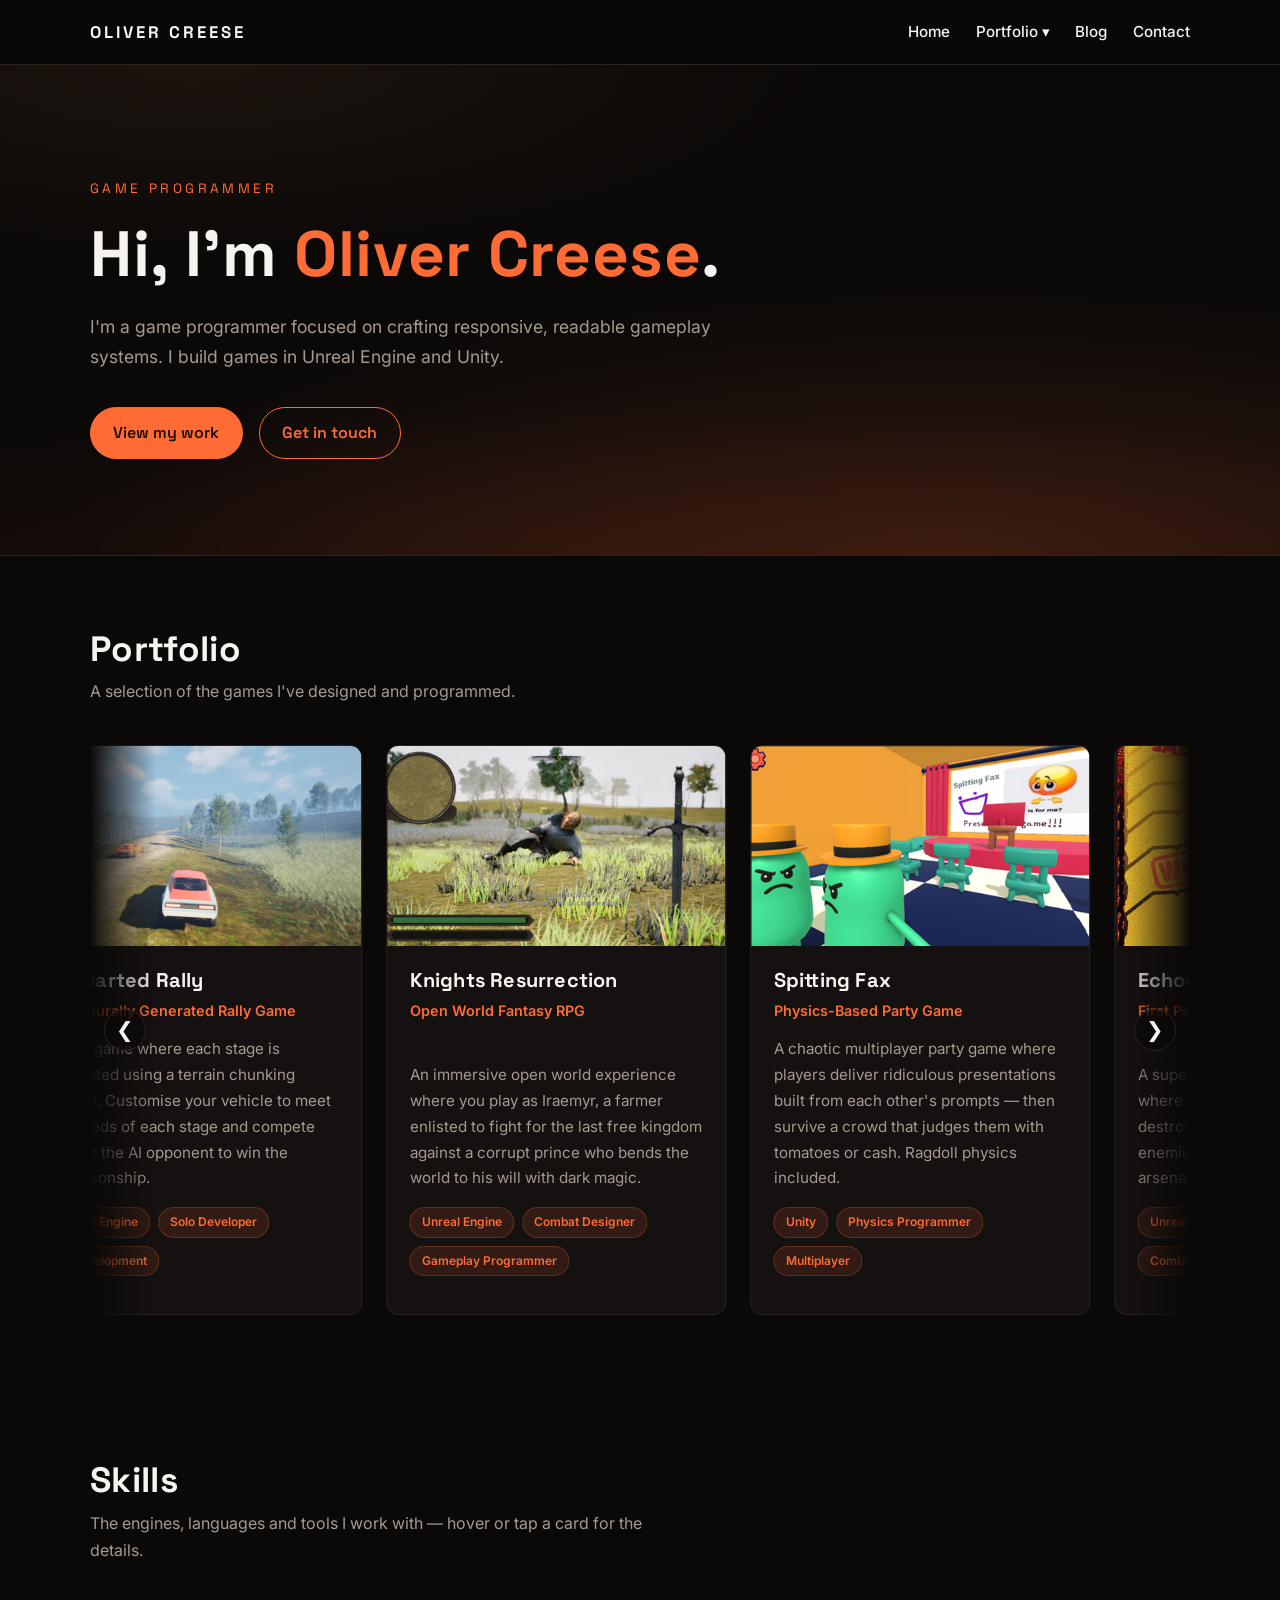
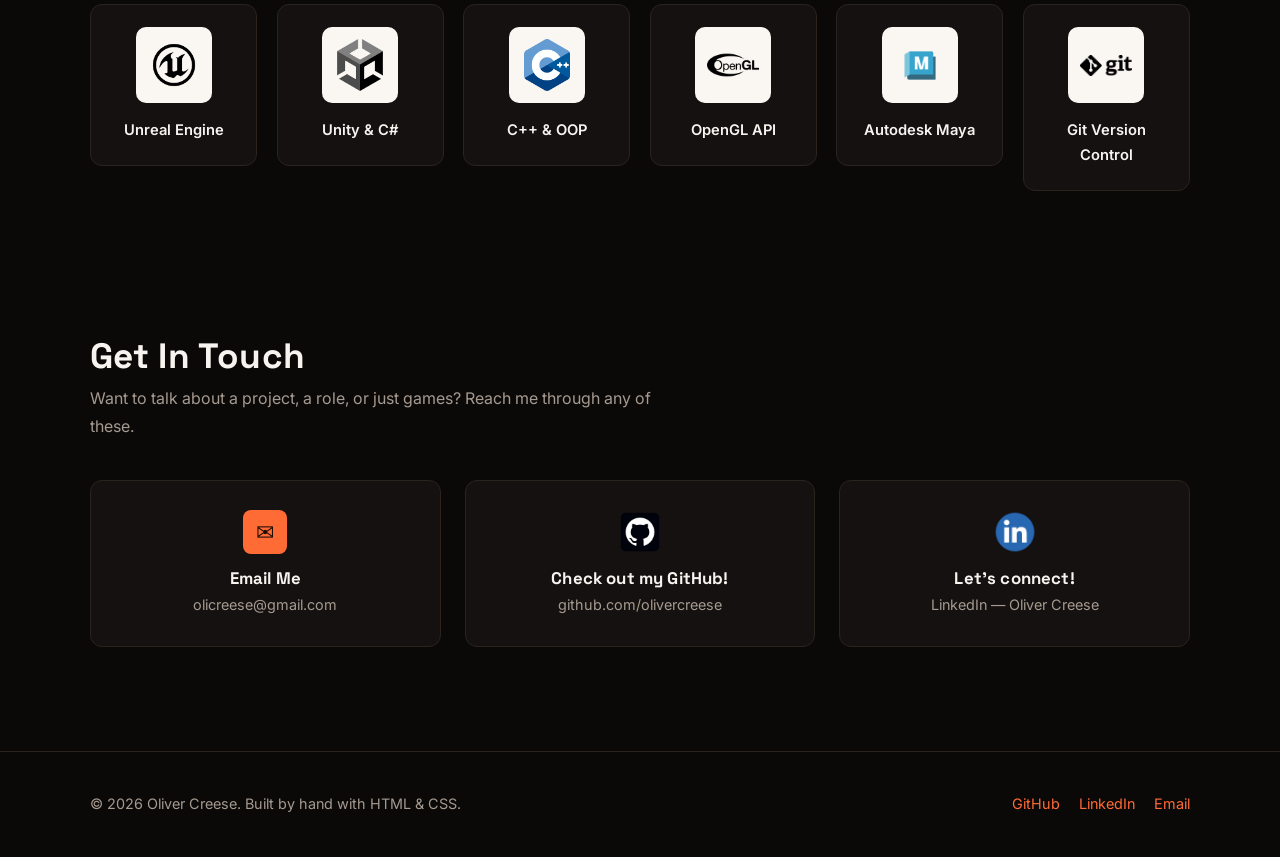
==== commit af2b60df: "Shorten hero intro text on landing page Co-Authored-By: Claude Sonnet 5 <noreply@anthropic.com> Clau" ====
--- a/index.html
+++ b/index.html
@@ -44,8 +44,7 @@
         <h1>Hi, I'm <span class="accent">Oliver Creese</span>.</h1>
         <p>
           I'm a game programmer focused on crafting responsive, readable gameplay
-          systems — clean code, intuitive mechanics, and the architecture that
-          supports them. I build games in Unreal Engine and Unity.
+          systems. I build games in Unreal Engine and Unity.
         </p>
         <div class="hero-actions">
           <a class="btn btn-solid" href="#projects">View my work</a>
--- a/css/style.css
+++ b/css/style.css
@@ -555,6 +555,25 @@
 
 .meta-item .meta-value { font-weight: 600; font-size: 0.95rem; }
 
+/* repo callout box */
+.repo-callout {
+  display: flex;
+  align-items: center;
+  justify-content: space-between;
+  flex-wrap: wrap;
+  gap: 1rem;
+  margin-top: 1.5rem;
+  padding: 1.1rem 1.4rem;
+  background: var(--surface);
+  border: 1px solid var(--border);
+  border-radius: var(--radius);
+}
+
+.repo-callout p {
+  font-family: var(--font-head);
+  font-weight: 600;
+}
+
 /* feature list */
 .feature-list {
   list-style: none;
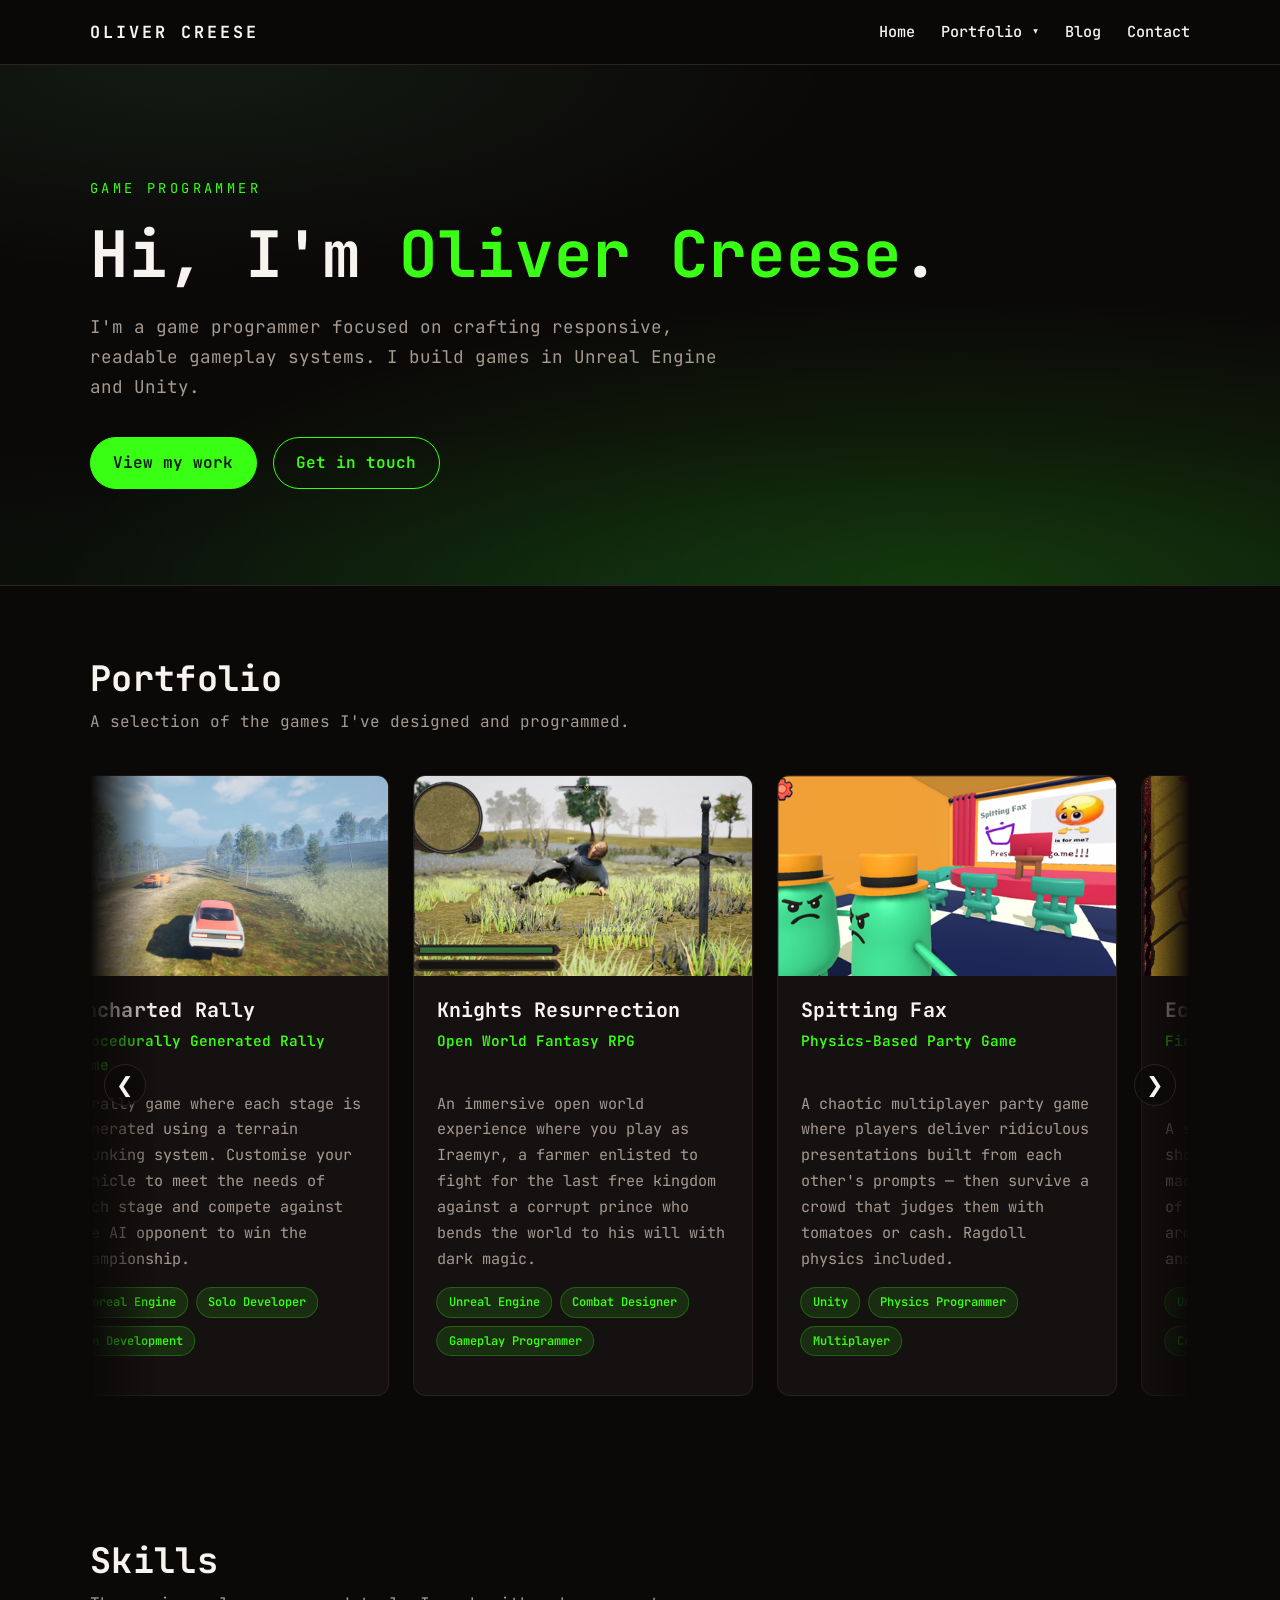
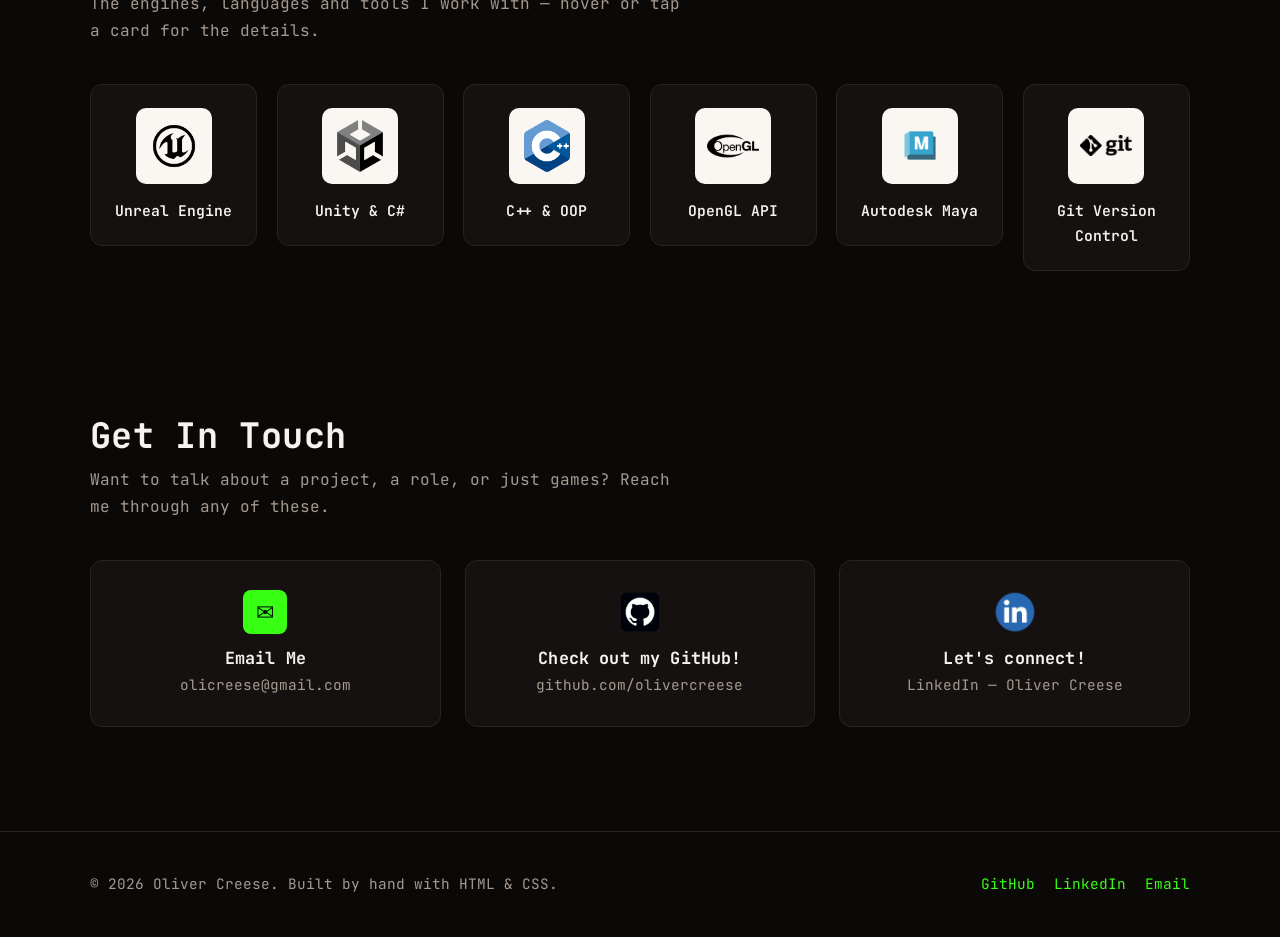
==== commit 39efaac1: "Switch site theme to programmer green and JetBrains Mono Replaces the sunset-orange accent palette w" ====
--- a/index.html
+++ b/index.html
@@ -7,7 +7,7 @@
   <meta name="description" content="Portfolio of Oliver Creese, a game programmer focused on crafting responsive, readable gameplay systems in Unreal Engine and Unity." />
   <link rel="preconnect" href="https://fonts.googleapis.com" />
   <link rel="preconnect" href="https://fonts.gstatic.com" crossorigin />
-  <link href="https://fonts.googleapis.com/css2?family=Inter:wght@400;500;600&family=Space+Grotesk:wght@500;700&display=swap" rel="stylesheet" />
+  <link href="https://fonts.googleapis.com/css2?family=JetBrains+Mono:wght@400;500;600;700&display=swap" rel="stylesheet" />
   <link rel="stylesheet" href="css/style.css" />
 </head>
 <body>
--- a/css/style.css
+++ b/css/style.css
@@ -11,13 +11,13 @@
   --border: #2b231e;
   --text: #f7f3ef;          /* warm white */
   --muted: #a59a90;
-  --accent: #ff6b35;        /* sunset orange */
-  --accent-2: #ffa05c;      /* lighter sunset tone for gradients */
-  --accent-soft: rgba(255, 107, 53, 0.12);
-  --on-accent: #1f0c03;     /* dark text used on orange buttons */
+  --accent: #39ff14;        /* programmer terminal green */
+  --accent-2: #7dffa8;      /* lighter terminal tone for gradients */
+  --accent-soft: rgba(57, 255, 20, 0.12);
+  --on-accent: #04170a;     /* dark text used on green buttons */
   --radius: 12px;
-  --font-head: "Space Grotesk", sans-serif;
-  --font-body: "Inter", sans-serif;
+  --font-head: "JetBrains Mono", monospace;
+  --font-body: "JetBrains Mono", monospace;
 }
 
 * { box-sizing: border-box; margin: 0; padding: 0; }
@@ -192,9 +192,9 @@
 .hero {
   padding: 7rem 0 6rem;
   background:
-    radial-gradient(ellipse 70% 55% at 75% 100%, rgba(255, 107, 53, 0.16), transparent),
-    radial-gradient(ellipse 50% 40% at 15% 0%, rgba(255, 160, 92, 0.07), transparent),
-    radial-gradient(ellipse 90% 30% at 50% 100%, rgba(194, 65, 28, 0.10), transparent);
+    radial-gradient(ellipse 70% 55% at 75% 100%, rgba(57, 255, 20, 0.16), transparent),
+    radial-gradient(ellipse 50% 40% at 15% 0%, rgba(125, 255, 168, 0.07), transparent),
+    radial-gradient(ellipse 90% 30% at 50% 100%, rgba(20, 140, 60, 0.10), transparent);
   border-bottom: 1px solid var(--border);
 }
 
@@ -328,7 +328,7 @@
   border-radius: 999px;
   background: var(--accent-soft);
   color: var(--accent);
-  border: 1px solid rgba(255, 107, 53, 0.25);
+  border: 1px solid rgba(57, 255, 20, 0.25);
 }
 
 .card-link { font-weight: 600; font-size: 0.95rem; }
@@ -504,7 +504,7 @@
 .page-hero {
   padding: 4.5rem 0 2.5rem;
   border-bottom: 1px solid var(--border);
-  background: radial-gradient(ellipse 60% 60% at 50% 0%, rgba(255, 107, 53, 0.09), transparent);
+  background: radial-gradient(ellipse 60% 60% at 50% 0%, rgba(57, 255, 20, 0.09), transparent);
 }
 
 .page-hero .eyebrow {
@@ -738,7 +738,7 @@
   font-size: clamp(8rem, 24vw, 18rem);
   line-height: 1;
   color: transparent;
-  -webkit-text-stroke: 1px rgba(255, 107, 53, 0.22);
+  -webkit-text-stroke: 1px rgba(57, 255, 20, 0.22);
   pointer-events: none;
   user-select: none;
 }
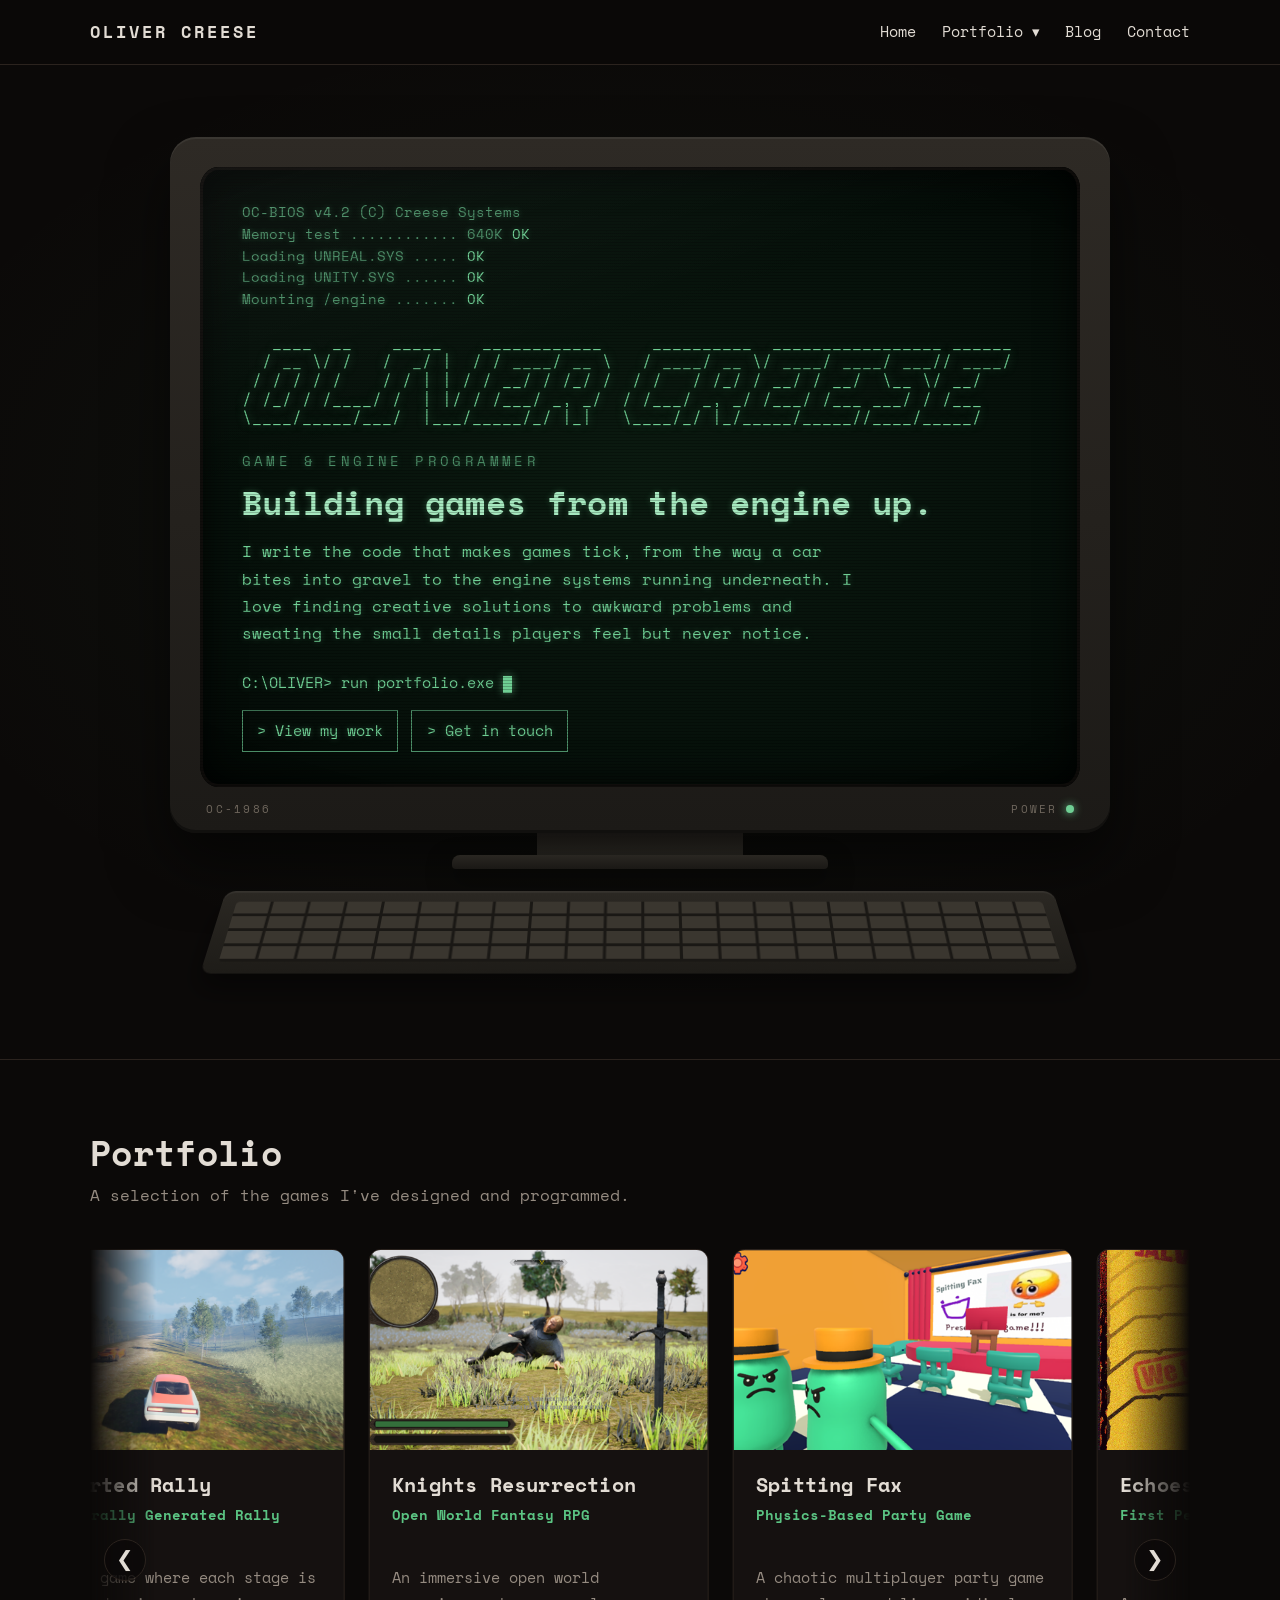
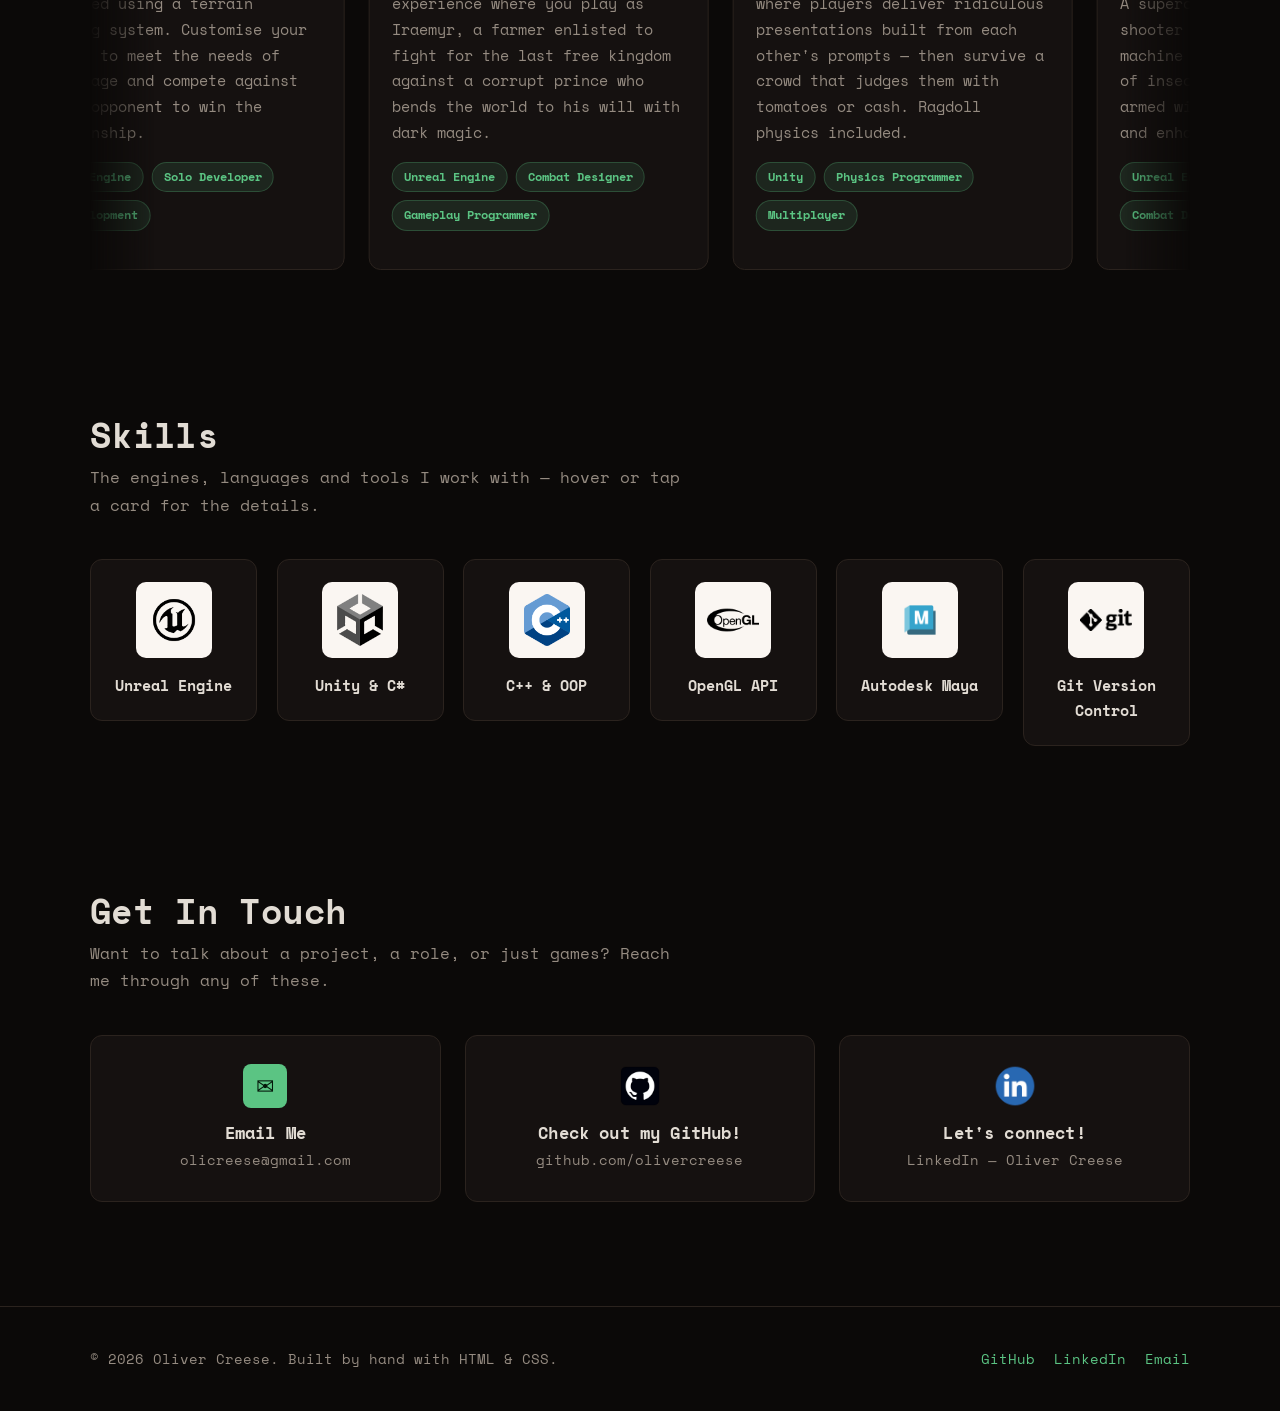
==== commit e5f8f33a: "Retro CRT landing page, Space Mono font, softer green theme - Switch site font from JetBrains Mono t" ====
--- a/index.html
+++ b/index.html
@@ -4,10 +4,10 @@
   <meta charset="UTF-8" />
   <meta name="viewport" content="width=device-width, initial-scale=1.0" />
   <title>Oliver Creese | Game Programmer</title>
-  <meta name="description" content="Portfolio of Oliver Creese, a game programmer focused on crafting responsive, readable gameplay systems in Unreal Engine and Unity." />
+  <meta name="description" content="Portfolio of Oliver Creese, a game and engine programmer building games from the engine up in Unreal Engine, Unity and C++." />
   <link rel="preconnect" href="https://fonts.googleapis.com" />
   <link rel="preconnect" href="https://fonts.gstatic.com" crossorigin />
-  <link href="https://fonts.googleapis.com/css2?family=JetBrains+Mono:wght@400;500;600;700&display=swap" rel="stylesheet" />
+  <link href="https://fonts.googleapis.com/css2?family=Space+Mono:ital,wght@0,400;0,700;1,400;1,700&display=swap" rel="stylesheet" />
   <link rel="stylesheet" href="css/style.css" />
 </head>
 <body>
@@ -38,17 +38,59 @@
   <main>
 
     <!-- ============ Hero ============ -->
+    <!-- An old-school computer: CRT monitor, stand and keyboard. Each element
+         on the screen with style="--i:N" appears in that order as it boots. -->
     <section class="hero">
       <div class="container">
-        <p class="eyebrow">Game Programmer</p>
-        <h1>Hi, I'm <span class="accent">Oliver Creese</span>.</h1>
-        <p>
-          I'm a game programmer focused on crafting responsive, readable gameplay
-          systems. I build games in Unreal Engine and Unity.
-        </p>
-        <div class="hero-actions">
-          <a class="btn btn-solid" href="#projects">View my work</a>
-          <a class="btn btn-ghost" href="#contact">Get in touch</a>
+        <div class="setup">
+          <div class="crt">
+            <div class="crt-screen">
+              <ul class="boot" aria-hidden="true">
+                <li class="boot-line" style="--i:0">OC-BIOS v4.2  (C) Creese Systems</li>
+                <li class="boot-line" style="--i:1">Memory test ............ 640K <span class="ok">OK</span></li>
+                <li class="boot-line" style="--i:2">Loading UNREAL.SYS ..... <span class="ok">OK</span></li>
+                <li class="boot-line" style="--i:3">Loading UNITY.SYS ...... <span class="ok">OK</span></li>
+                <li class="boot-line" style="--i:4">Mounting /engine ....... <span class="ok">OK</span></li>
+              </ul>
+
+<pre class="ascii-logo wide boot-line" style="--i:5" aria-hidden="true">   ____  __    _____    ____________     __________  _________________ ______
+  / __ \/ /   /  _/ |  / / ____/ __ \   / ____/ __ \/ ____/ ____/ ___// ____/
+ / / / / /    / / | | / / __/ / /_/ /  / /   / /_/ / __/ / __/  \__ \/ __/
+/ /_/ / /____/ /  | |/ / /___/ _, _/  / /___/ _, _/ /___/ /___ ___/ / /___
+\____/_____/___/  |___/_____/_/ |_|   \____/_/ |_/_____/_____//____/_____/</pre>
+<pre class="ascii-logo narrow boot-line" style="--i:5" aria-hidden="true">   ____  __    _____    ____________
+  / __ \/ /   /  _/ |  / / ____/ __ \
+ / / / / /    / / | | / / __/ / /_/ /
+/ /_/ / /____/ /  | |/ / /___/ _, _/
+\____/_____/___/  |___/_____/_/ |_|
+   __________  _________________ ______
+  / ____/ __ \/ ____/ ____/ ___// ____/
+ / /   / /_/ / __/ / __/  \__ \/ __/
+/ /___/ _, _/ /___/ /___ ___/ / /___
+\____/_/ |_/_____/_____//____/_____/</pre>
+
+              <p class="eyebrow boot-line" style="--i:6">Game &amp; Engine Programmer</p>
+              <h1 class="boot-line" style="--i:7"><span class="sr-only">Oliver Creese: </span>Building games from the engine up.</h1>
+              <p class="tagline boot-line" style="--i:8">
+                I write the code that makes games tick, from the way a car bites
+                into gravel to the engine systems running underneath. I love finding
+                creative solutions to awkward problems and sweating the small details
+                players feel but never notice.
+              </p>
+              <p class="prompt boot-line" style="--i:9" aria-hidden="true">C:\OLIVER&gt; run portfolio.exe <span class="cursor"></span></p>
+              <div class="hero-actions boot-line" style="--i:10">
+                <a class="term-btn" href="#projects">View my work</a>
+                <a class="term-btn" href="#contact">Get in touch</a>
+              </div>
+            </div>
+            <div class="crt-bezel">
+              <span class="badge">OC-1986</span>
+              <span class="power">Power <span class="led"></span></span>
+            </div>
+          </div>
+          <div class="crt-neck"></div>
+          <div class="crt-base"></div>
+          <div class="keyboard"><div class="keys"></div></div>
         </div>
       </div>
     </section>
--- a/css/style.css
+++ b/css/style.css
@@ -9,15 +9,15 @@
   --surface: #151110;       /* cards and panels */
   --surface-2: #1c1614;     /* slightly lighter panels */
   --border: #2b231e;
-  --text: #f7f3ef;          /* warm white */
-  --muted: #a59a90;
-  --accent: #39ff14;        /* programmer terminal green */
-  --accent-2: #7dffa8;      /* lighter terminal tone for gradients */
-  --accent-soft: rgba(57, 255, 20, 0.12);
+  --text: #e2dcd4;          /* soft warm white */
+  --muted: #958b81;
+  --accent: #5bc483;        /* soft phosphor green */
+  --accent-2: #86d6a2;      /* lighter phosphor tone for gradients */
+  --accent-soft: rgba(91, 196, 131, 0.12);
   --on-accent: #04170a;     /* dark text used on green buttons */
   --radius: 12px;
-  --font-head: "JetBrains Mono", monospace;
-  --font-body: "JetBrains Mono", monospace;
+  --font-head: "Space Mono", monospace;
+  --font-body: "Space Mono", monospace;
 }
 
 * { box-sizing: border-box; margin: 0; padding: 0; }
@@ -189,37 +189,253 @@
 /* ============================================================
    Hero (homepage)
    ============================================================ */
+/* The hero is an old-school computer: a CRT monitor on a stand with a
+   keyboard in front. Everything on the "screen" boots in line by line. */
 .hero {
-  padding: 7rem 0 6rem;
+  padding: 4.5rem 0 5rem;
+  background: radial-gradient(ellipse 60% 50% at 50% 45%, rgba(91, 196, 131, 0.06), transparent);
+  border-bottom: 1px solid var(--border);
+}
+
+.sr-only {
+  position: absolute;
+  width: 1px;
+  height: 1px;
+  overflow: hidden;
+  clip: rect(0 0 0 0);
+  white-space: nowrap;
+}
+
+.setup {
+  --phosphor: #6fcf94;
+  --phosphor-dim: #4c8f68;
+  max-width: 940px;
+  margin-inline: auto;
+}
+
+/* monitor casing — dark putty plastic */
+.crt {
+  background: linear-gradient(180deg, #2e2a25 0%, #24211d 55%, #1c1a17 100%);
+  border-radius: 26px;
+  padding: clamp(14px, 3vw, 30px) clamp(14px, 3vw, 30px) 0;
+  box-shadow:
+    inset 0 2px 0 rgba(255, 255, 255, 0.06),
+    inset 0 -3px 0 rgba(0, 0, 0, 0.4),
+    0 30px 60px rgba(0, 0, 0, 0.55);
+}
+
+/* the glass */
+.crt-screen {
+  position: relative;
+  overflow: hidden;
+  container-type: inline-size;
+  background: radial-gradient(ellipse at center, #0b1a10 0%, #06100a 70%, #030805 100%);
+  border-radius: 18px / 22px;
+  padding: clamp(1rem, 3.5cqi, 2.2rem) clamp(1rem, 4cqi, 2.6rem);
+  color: var(--phosphor);
+  font-family: var(--font-body);
+  text-shadow: 0 0 6px rgba(111, 207, 148, 0.35);
+  box-shadow:
+    inset 0 0 0 3px #0f0d0b,
+    inset 0 0 40px rgba(0, 0, 0, 0.85);
+  animation: crt-on 0.7s ease-out both;
+}
+
+/* scanlines */
+.crt-screen::before {
+  content: "";
+  position: absolute;
+  inset: 0;
+  pointer-events: none;
+  background: repeating-linear-gradient(
+    to bottom,
+    rgba(0, 0, 0, 0.22) 0,
+    rgba(0, 0, 0, 0.22) 1px,
+    transparent 1px,
+    transparent 3px
+  );
+  z-index: 2;
+}
+
+/* curved-glass vignette and a soft reflection */
+.crt-screen::after {
+  content: "";
+  position: absolute;
+  inset: 0;
+  pointer-events: none;
   background:
-    radial-gradient(ellipse 70% 55% at 75% 100%, rgba(57, 255, 20, 0.16), transparent),
-    radial-gradient(ellipse 50% 40% at 15% 0%, rgba(125, 255, 168, 0.07), transparent),
-    radial-gradient(ellipse 90% 30% at 50% 100%, rgba(20, 140, 60, 0.10), transparent);
-  border-bottom: 1px solid var(--border);
-}
-
-.hero .eyebrow {
-  font-family: var(--font-head);
-  color: var(--accent);
+    radial-gradient(ellipse 120% 90% at 50% 50%, transparent 60%, rgba(0, 0, 0, 0.55) 100%),
+    linear-gradient(160deg, rgba(255, 255, 255, 0.045) 0%, transparent 35%);
+  z-index: 3;
+}
+
+.crt-screen > * { position: relative; z-index: 1; }
+
+.boot {
+  list-style: none;
+  font-size: clamp(0.68rem, 1.9cqi, 0.85rem);
+  line-height: 1.6;
+  color: var(--phosphor-dim);
+  margin-bottom: 1.4rem;
+}
+.boot .ok { color: var(--phosphor); }
+
+/* 78-column ASCII logo scaled to fit the screen width; a stacked
+   two-line version takes over on narrow screens */
+.ascii-logo {
+  font-family: var(--font-body);
+  line-height: 1.15;
+  white-space: pre;
+  color: var(--phosphor);
+  text-shadow: 0 0 8px rgba(111, 207, 148, 0.5);
+  margin-bottom: 1.4rem;
+}
+.ascii-logo.wide { font-size: 2.05cqi; }
+.ascii-logo.narrow { display: none; font-size: min(3.9cqi, 1.1rem); }
+
+@container (max-width: 720px) {
+  .ascii-logo.wide { display: none; }
+  .ascii-logo.narrow { display: block; }
+}
+
+.crt-screen .eyebrow {
   letter-spacing: 0.25em;
   text-transform: uppercase;
-  font-size: 0.85rem;
-  margin-bottom: 1rem;
-}
-
-.hero h1 {
-  font-size: clamp(2.4rem, 6vw, 4rem);
-  margin-bottom: 1.2rem;
-}
-
-.hero p {
-  max-width: 58ch;
-  color: var(--muted);
-  font-size: 1.1rem;
-  margin-bottom: 2.2rem;
-}
-
-.hero-actions { display: flex; gap: 1rem; flex-wrap: wrap; }
+  font-size: clamp(0.72rem, 1.9cqi, 0.85rem);
+  color: var(--phosphor-dim);
+  margin-bottom: 0.6rem;
+}
+
+.crt-screen h1 {
+  font-size: clamp(1.25rem, 4.2cqi, 2.2rem);
+  line-height: 1.25;
+  color: #a6e8bf;
+  margin-bottom: 0.9rem;
+}
+
+.crt-screen .tagline {
+  max-width: 62ch;
+  font-size: clamp(0.8rem, 2.1cqi, 1rem);
+  line-height: 1.7;
+  color: var(--phosphor);
+  margin-bottom: 1.4rem;
+}
+
+.prompt {
+  font-size: clamp(0.78rem, 2cqi, 0.95rem);
+  margin-bottom: 0.9rem;
+}
+.prompt .cursor {
+  display: inline-block;
+  width: 0.6em;
+  height: 1.1em;
+  vertical-align: text-bottom;
+  background: var(--phosphor);
+  box-shadow: 0 0 8px rgba(111, 207, 148, 0.6);
+  animation: blink 1s steps(1) infinite;
+}
+
+.hero-actions { display: flex; gap: 0.8rem; flex-wrap: wrap; }
+
+.term-btn {
+  font-family: var(--font-body);
+  font-size: clamp(0.78rem, 2cqi, 0.95rem);
+  color: var(--phosphor);
+  border: 1px solid var(--phosphor-dim);
+  padding: 0.45rem 0.9rem;
+}
+.term-btn::before { content: "> "; }
+.term-btn:hover,
+.term-btn:focus-visible {
+  background: var(--phosphor);
+  color: #06100a;
+  text-shadow: none;
+  text-decoration: none;
+  outline: none;
+}
+
+/* bottom bezel: badge + power light */
+.crt-bezel {
+  display: flex;
+  justify-content: space-between;
+  align-items: center;
+  padding: 0.75rem 0.4rem 0.9rem;
+  font-size: 0.7rem;
+  letter-spacing: 0.2em;
+  color: #6f675d;
+  text-transform: uppercase;
+}
+.crt-bezel .power { display: flex; align-items: center; gap: 0.5rem; }
+.crt-bezel .led {
+  width: 8px;
+  height: 8px;
+  border-radius: 50%;
+  background: var(--phosphor);
+  box-shadow: 0 0 8px var(--phosphor);
+}
+
+/* stand */
+.crt-neck {
+  width: 22%;
+  height: 22px;
+  margin-inline: auto;
+  background: linear-gradient(180deg, #151311, #22201c);
+}
+.crt-base {
+  width: 40%;
+  height: 14px;
+  margin-inline: auto;
+  border-radius: 8px 8px 4px 4px;
+  background: linear-gradient(180deg, #2a2722, #1a1815);
+  box-shadow: 0 10px 24px rgba(0, 0, 0, 0.5);
+}
+
+/* keyboard: rows of keycaps drawn with repeating gradients */
+.keyboard {
+  width: 88%;
+  margin: 1.4rem auto 0;
+  padding: 12px 14px;
+  border-radius: 10px;
+  background: linear-gradient(180deg, #2b2823, #1e1c18);
+  box-shadow: inset 0 2px 0 rgba(255, 255, 255, 0.05), 0 16px 30px rgba(0, 0, 0, 0.5);
+  transform: perspective(700px) rotateX(28deg);
+  transform-origin: top center;
+}
+.keyboard .keys {
+  height: 64px;
+  border-radius: 4px;
+  background:
+    linear-gradient(to right, transparent calc(100% - 3px), #1a1815 0),
+    repeating-linear-gradient(to bottom, #3a362f 0 13px, #1a1815 13px 16px);
+  background-size: 4.6% 100%, 100% 100%;
+}
+
+/* boot sequence: each line appears in turn after the screen powers on */
+.boot-line {
+  opacity: 0;
+  animation: boot-in 0.01s linear forwards;
+  animation-delay: calc(0.7s + var(--i) * 0.22s);
+}
+
+@keyframes boot-in { to { opacity: 1; } }
+
+@keyframes crt-on {
+  0%   { transform: scale(1, 0.004); filter: brightness(4); }
+  45%  { transform: scale(1, 0.004); filter: brightness(4); }
+  100% { transform: scale(1, 1); filter: brightness(1); }
+}
+
+@keyframes blink { 50% { opacity: 0; } }
+
+@media (prefers-reduced-motion: reduce) {
+  .crt-screen, .boot-line { animation: none; opacity: 1; }
+  .prompt .cursor { animation: none; }
+}
+
+@media (max-width: 600px) {
+  .keyboard { display: none; }
+  .crt-bezel .badge { display: none; }
+}
 
 /* ============================================================
    Project cards (homepage)
@@ -328,7 +544,7 @@
   border-radius: 999px;
   background: var(--accent-soft);
   color: var(--accent);
-  border: 1px solid rgba(57, 255, 20, 0.25);
+  border: 1px solid rgba(91, 196, 131, 0.25);
 }
 
 .card-link { font-weight: 600; font-size: 0.95rem; }
@@ -504,7 +720,7 @@
 .page-hero {
   padding: 4.5rem 0 2.5rem;
   border-bottom: 1px solid var(--border);
-  background: radial-gradient(ellipse 60% 60% at 50% 0%, rgba(57, 255, 20, 0.09), transparent);
+  background: radial-gradient(ellipse 60% 60% at 50% 0%, rgba(91, 196, 131, 0.07), transparent);
 }
 
 .page-hero .eyebrow {
@@ -738,7 +954,7 @@
   font-size: clamp(8rem, 24vw, 18rem);
   line-height: 1;
   color: transparent;
-  -webkit-text-stroke: 1px rgba(57, 255, 20, 0.22);
+  -webkit-text-stroke: 1px rgba(91, 196, 131, 0.18);
   pointer-events: none;
   user-select: none;
 }
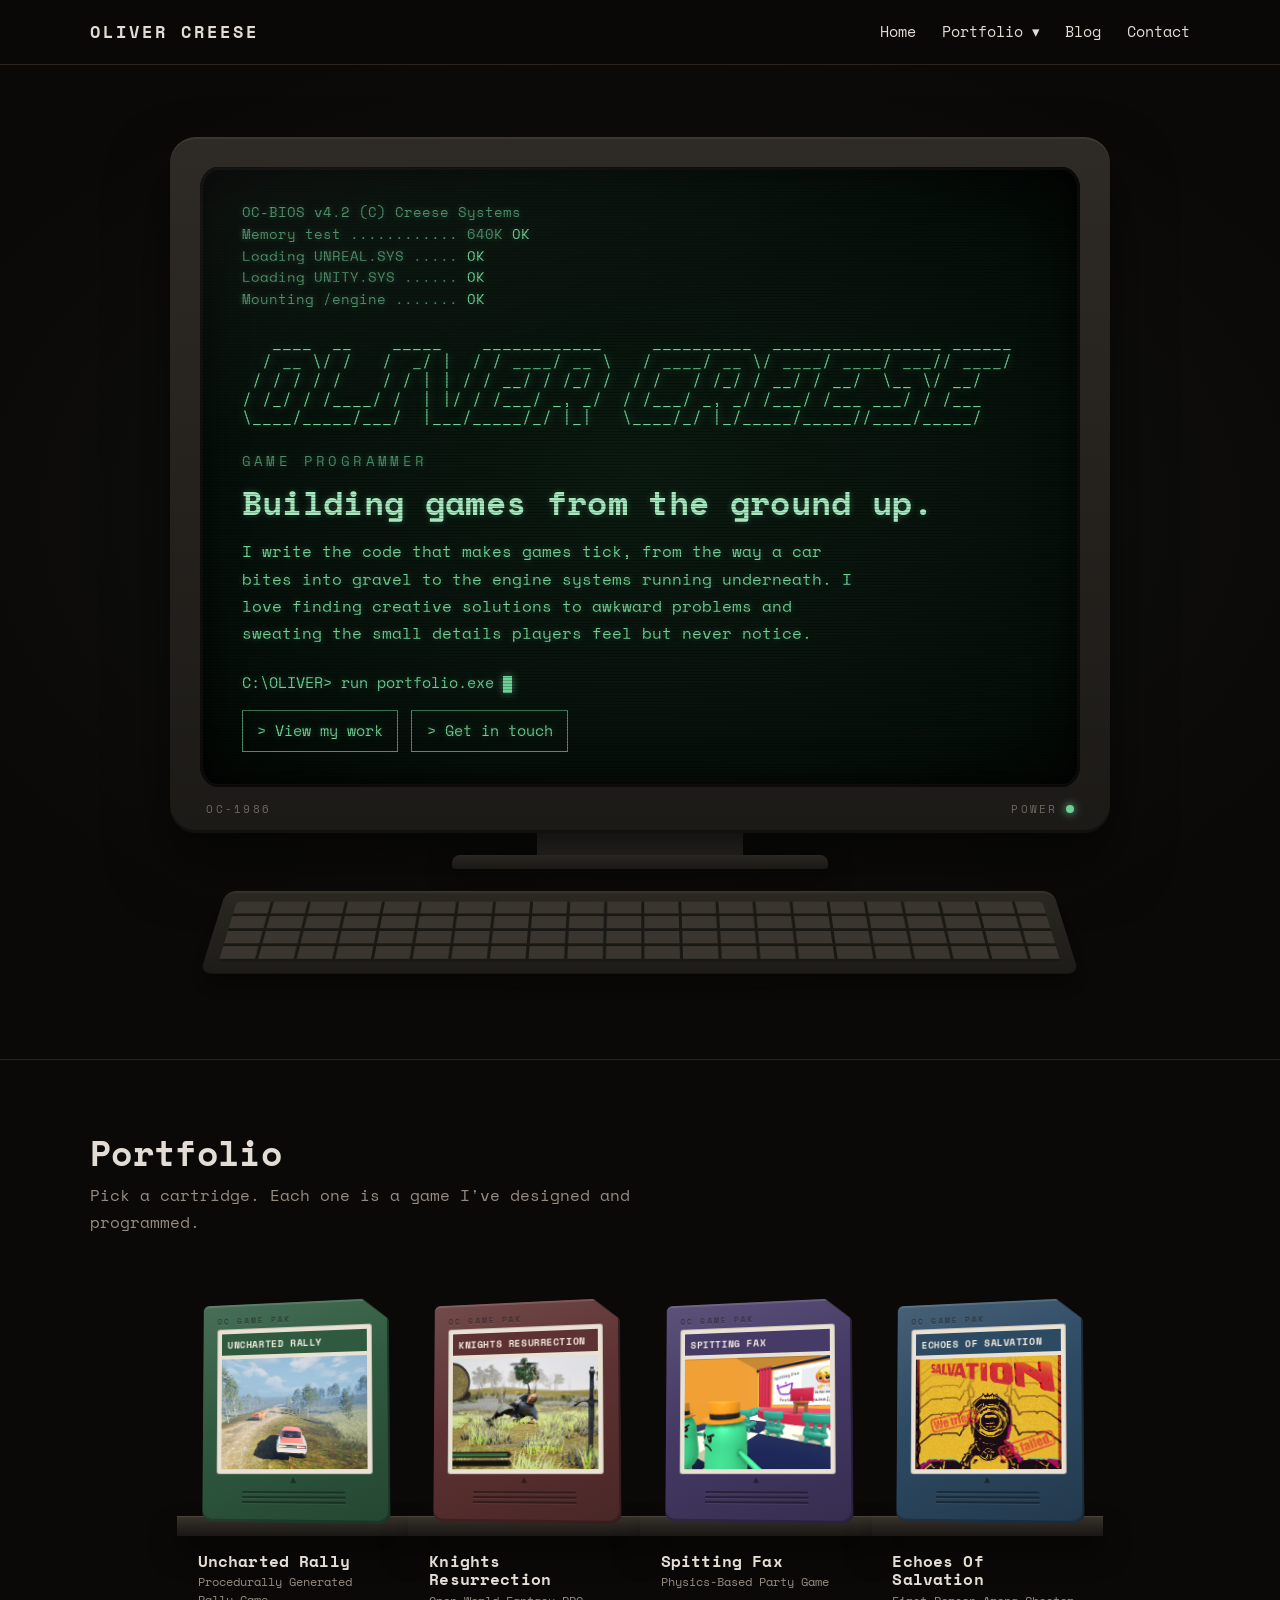
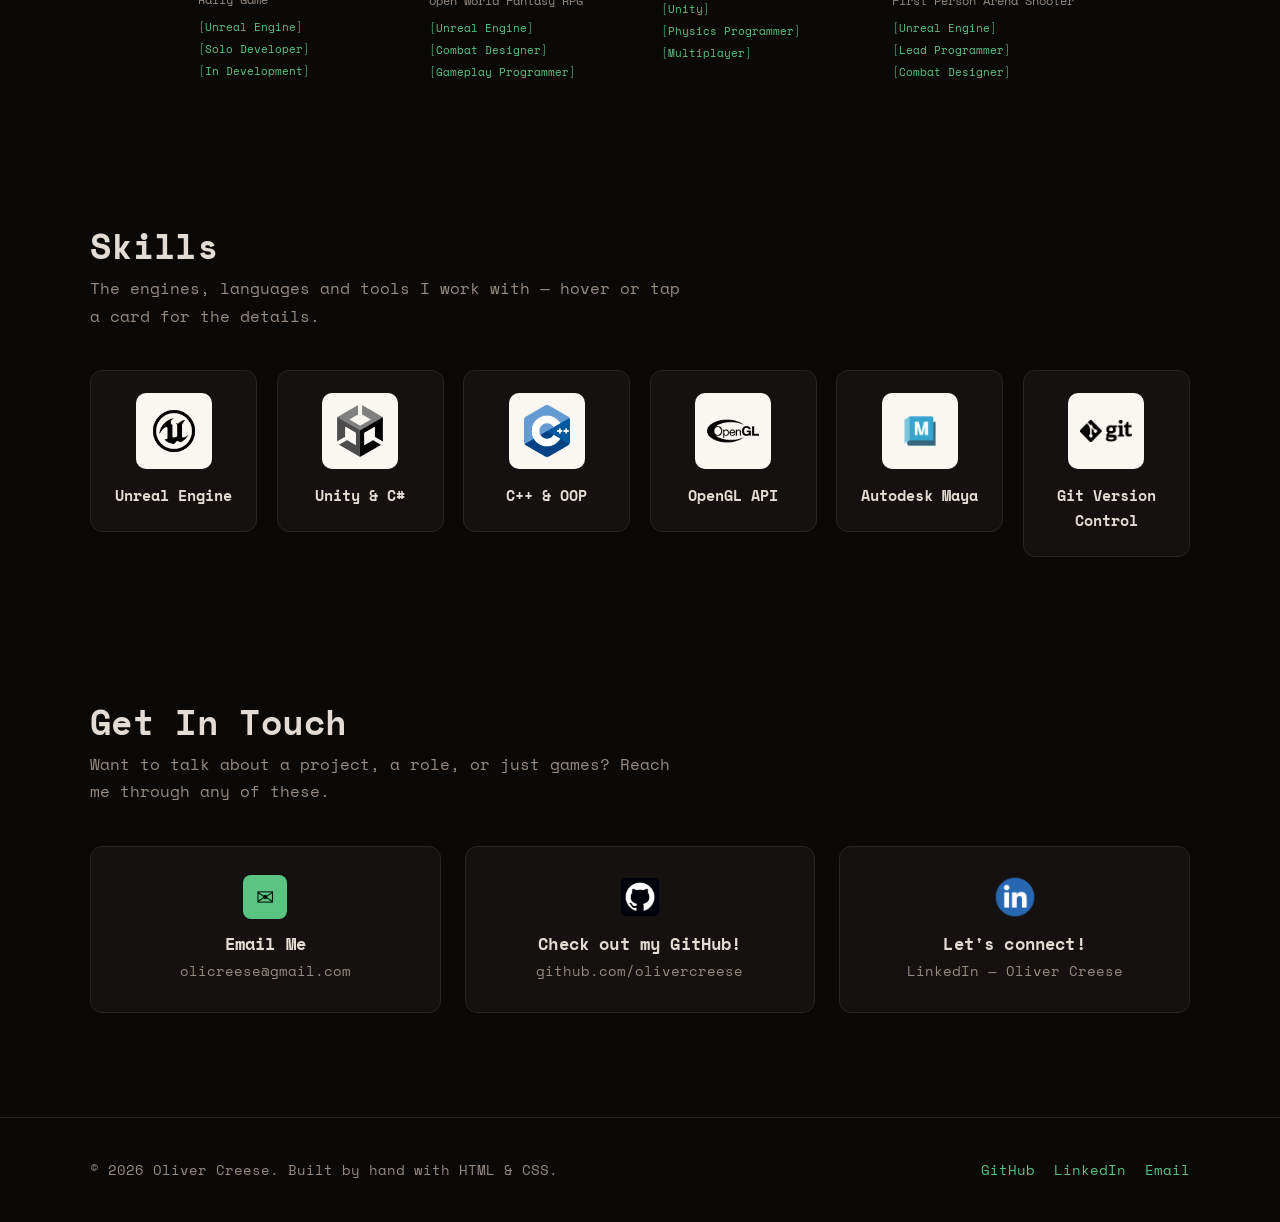
==== commit 514e1dbc: "Replace project carousel with 3D cartridge game shelf - Show each project as a 3D handheld-style car" ====
--- a/index.html
+++ b/index.html
@@ -4,7 +4,7 @@
   <meta charset="UTF-8" />
   <meta name="viewport" content="width=device-width, initial-scale=1.0" />
   <title>Oliver Creese | Game Programmer</title>
-  <meta name="description" content="Portfolio of Oliver Creese, a game and engine programmer building games from the engine up in Unreal Engine, Unity and C++." />
+  <meta name="description" content="Portfolio of Oliver Creese, a game programmer building games from the ground up in Unreal Engine, Unity and C++." />
   <link rel="preconnect" href="https://fonts.googleapis.com" />
   <link rel="preconnect" href="https://fonts.gstatic.com" crossorigin />
   <link href="https://fonts.googleapis.com/css2?family=Space+Mono:ital,wght@0,400;0,700;1,400;1,700&display=swap" rel="stylesheet" />
@@ -69,8 +69,8 @@
 / /___/ _, _/ /___/ /___ ___/ / /___
 \____/_/ |_/_____/_____//____/_____/</pre>
 
-              <p class="eyebrow boot-line" style="--i:6">Game &amp; Engine Programmer</p>
-              <h1 class="boot-line" style="--i:7"><span class="sr-only">Oliver Creese: </span>Building games from the engine up.</h1>
+              <p class="eyebrow boot-line" style="--i:6">Game Programmer</p>
+              <h1 class="boot-line" style="--i:7"><span class="sr-only">Oliver Creese: </span>Building games from the ground up.</h1>
               <p class="tagline boot-line" style="--i:8">
                 I write the code that makes games tick, from the way a car bites
                 into gravel to the engine systems running underneath. I love finding
@@ -99,113 +99,131 @@
     <section id="projects">
       <div class="container">
         <h2 class="section-title">Portfolio</h2>
-        <p class="section-intro">A selection of the games I've designed and programmed.</p>
-
-        <div class="marquee-wrap">
-          <div class="project-marquee">
-            <div class="marquee-track">
-
-          <!-- ============================================================
-               ADDING A NEW PROJECT? Create its page first (copy
-               projects/_template.html), then paste a card like this.
-               The carousel duplicates and scrolls the cards automatically —
-               just add yours once, anywhere in the list:
-
-          <a class="project-card" href="projects/my-new-game.html">
-            <img src="assets/images/my-game-hero.jpg" alt="Describe the screenshot" />
-            <div class="card-body">
-              <h3>My New Game</h3>
-              <p class="card-sub">One-line genre description</p>
-              <p>
-                Two or three sentences selling the game.
-              </p>
-              <div class="card-meta">
-                <span class="tag">Unreal Engine</span>
-                <span class="tag">Your Role</span>
-              </div>
-            </div>
-          </a>
-
-               Don't forget to also add the project to the Portfolio
-               dropdown menu at the top of every page.
-               ============================================================ -->
-
-          <a class="project-card" href="projects/uncharted-rally.html">
-            <img src="assets/images/projects/uncharted-rally/InGame.png" alt="Procedurally generated rally stage in Uncharted Rally" />
-            <div class="card-body">
+        <p class="section-intro">Pick a cartridge. Each one is a game I've designed and programmed.</p>
+
+        <!-- ============================================================
+             ADDING A NEW PROJECT? Create its page first (copy
+             projects/_template.html), then paste a cartridge like this
+             into the shelf. --shell is the cartridge's plastic colour
+             (pick a darkish one so the label stands out). The shelf
+             wraps onto a new row by itself when it fills up.
+
+        <a class="cart-slot" href="projects/my-new-game.html" style="--shell: #2f5a40">
+          <div class="cart" aria-hidden="true">
+            <div class="cart-tilt">
+              <div class="cart-face">
+                <span class="cart-emboss">OC GAME PAK</span>
+                <div class="cart-label">
+                  <div class="cart-label-top">My New Game</div>
+                  <img src="assets/images/my-game-hero.jpg" alt="Describe the screenshot" />
+                </div>
+                <span class="cart-arrow">&#9650;</span>
+                <span class="cart-grip"></span>
+              </div>
+            </div>
+          </div>
+          <div class="shelf-plank"></div>
+          <div class="cart-info">
+            <h3>My New Game</h3>
+            <p class="cart-sub">One-line genre description</p>
+            <ul class="cart-tags"><li>Unreal Engine</li><li>Your Role</li></ul>
+          </div>
+        </a>
+
+             Don't forget to also add the project to the Portfolio
+             dropdown menu at the top of every page.
+             ============================================================ -->
+
+        <div class="game-shelf">
+
+          <a class="cart-slot" href="projects/uncharted-rally.html" style="--shell: #2f5a40">
+            <div class="cart" aria-hidden="true">
+              <div class="cart-tilt">
+                <div class="cart-face">
+                  <span class="cart-emboss">OC GAME PAK</span>
+                  <div class="cart-label">
+                    <div class="cart-label-top">Uncharted Rally</div>
+                    <img src="assets/images/projects/uncharted-rally/InGame.png" alt="Procedurally generated rally stage in Uncharted Rally" />
+                  </div>
+                  <span class="cart-arrow">&#9650;</span>
+                  <span class="cart-grip"></span>
+                </div>
+              </div>
+            </div>
+            <div class="shelf-plank"></div>
+            <div class="cart-info">
               <h3>Uncharted Rally</h3>
-              <p class="card-sub">Procedurally Generated Rally Game</p>
-              <p>
-                A rally game where each stage is generated using a terrain chunking
-                system. Customise your vehicle to meet the needs of each stage and
-                compete against the AI opponent to win the championship.
-              </p>
-              <div class="card-meta">
-                <span class="tag">Unreal Engine</span>
-                <span class="tag">Solo Developer</span>
-                <span class="tag">In Development</span>
-              </div>
-            </div>
-          </a>
-
-          <a class="project-card" href="projects/knights-resurrection.html">
-            <img src="assets/images/projects/knights-resurrection/MianCharacterClose.png" alt="The main character Iraemyr in Knights Resurrection" />
-            <div class="card-body">
+              <p class="cart-sub">Procedurally Generated Rally Game</p>
+              <ul class="cart-tags"><li>Unreal Engine</li><li>Solo Developer</li><li>In Development</li></ul>
+            </div>
+          </a>
+
+          <a class="cart-slot" href="projects/knights-resurrection.html" style="--shell: #5e3232">
+            <div class="cart" aria-hidden="true">
+              <div class="cart-tilt">
+                <div class="cart-face">
+                  <span class="cart-emboss">OC GAME PAK</span>
+                  <div class="cart-label">
+                    <div class="cart-label-top">Knights Resurrection</div>
+                    <img src="assets/images/projects/knights-resurrection/MianCharacterClose.png" alt="The main character Iraemyr in Knights Resurrection" />
+                  </div>
+                  <span class="cart-arrow">&#9650;</span>
+                  <span class="cart-grip"></span>
+                </div>
+              </div>
+            </div>
+            <div class="shelf-plank"></div>
+            <div class="cart-info">
               <h3>Knights Resurrection</h3>
-              <p class="card-sub">Open World Fantasy RPG</p>
-              <p>
-                An immersive open world experience where you play as Iraemyr, a farmer
-                enlisted to fight for the last free kingdom against a corrupt prince
-                who bends the world to his will with dark magic.
-              </p>
-              <div class="card-meta">
-                <span class="tag">Unreal Engine</span>
-                <span class="tag">Combat Designer</span>
-                <span class="tag">Gameplay Programmer</span>
-              </div>
-            </div>
-          </a>
-
-          <a class="project-card" href="projects/spitting-fax.html">
-            <img src="assets/images/projects/spitting-fax/Lobby.png" alt="Spitting Fax multiplayer lobby screen" />
-            <div class="card-body">
+              <p class="cart-sub">Open World Fantasy RPG</p>
+              <ul class="cart-tags"><li>Unreal Engine</li><li>Combat Designer</li><li>Gameplay Programmer</li></ul>
+            </div>
+          </a>
+
+          <a class="cart-slot" href="projects/spitting-fax.html" style="--shell: #463a66">
+            <div class="cart" aria-hidden="true">
+              <div class="cart-tilt">
+                <div class="cart-face">
+                  <span class="cart-emboss">OC GAME PAK</span>
+                  <div class="cart-label">
+                    <div class="cart-label-top">Spitting Fax</div>
+                    <img src="assets/images/projects/spitting-fax/Lobby.png" alt="Spitting Fax multiplayer lobby screen" />
+                  </div>
+                  <span class="cart-arrow">&#9650;</span>
+                  <span class="cart-grip"></span>
+                </div>
+              </div>
+            </div>
+            <div class="shelf-plank"></div>
+            <div class="cart-info">
               <h3>Spitting Fax</h3>
-              <p class="card-sub">Physics-Based Party Game</p>
-              <p>
-                A chaotic multiplayer party game where players deliver ridiculous
-                presentations built from each other's prompts — then survive a crowd
-                that judges them with tomatoes or cash. Ragdoll physics included.
-              </p>
-              <div class="card-meta">
-                <span class="tag">Unity</span>
-                <span class="tag">Physics Programmer</span>
-                <span class="tag">Multiplayer</span>
-              </div>
-            </div>
-          </a>
-
-          <a class="project-card" href="projects/echoes-of-salvation.html">
-            <img src="assets/images/projects/echoes-of-salvation/echoes-poster.jpg" alt="Echoes Of Salvation poster of a robot holding a weapon" />
-            <div class="card-body">
+              <p class="cart-sub">Physics-Based Party Game</p>
+              <ul class="cart-tags"><li>Unity</li><li>Physics Programmer</li><li>Multiplayer</li></ul>
+            </div>
+          </a>
+
+          <a class="cart-slot" href="projects/echoes-of-salvation.html" style="--shell: #2d4a63">
+            <div class="cart" aria-hidden="true">
+              <div class="cart-tilt">
+                <div class="cart-face">
+                  <span class="cart-emboss">OC GAME PAK</span>
+                  <div class="cart-label">
+                    <div class="cart-label-top">Echoes Of Salvation</div>
+                    <img src="assets/images/projects/echoes-of-salvation/echoes-poster.jpg" alt="Echoes Of Salvation poster of a robot holding a weapon" />
+                  </div>
+                  <span class="cart-arrow">&#9650;</span>
+                  <span class="cart-grip"></span>
+                </div>
+              </div>
+            </div>
+            <div class="shelf-plank"></div>
+            <div class="cart-info">
               <h3>Echoes Of Salvation</h3>
-              <p class="card-sub">First Person Arena Shooter</p>
-              <p>
-                A supercharged, high-octane shooter where you play as a machine sent
-                to destroy hordes of insect and reptilian enemies, armed with an
-                expansive arsenal and enhanced movement.
-              </p>
-              <div class="card-meta">
-                <span class="tag">Unreal Engine</span>
-                <span class="tag">Lead Programmer</span>
-                <span class="tag">Combat Designer</span>
-              </div>
-            </div>
-          </a>
-
-            </div>
-          </div>
-          <button class="carousel-btn prev marquee-btn" aria-label="Scroll projects left">&#10094;</button>
-          <button class="carousel-btn next marquee-btn" aria-label="Scroll projects right">&#10095;</button>
+              <p class="cart-sub">First Person Arena Shooter</p>
+              <ul class="cart-tags"><li>Unreal Engine</li><li>Lead Programmer</li><li>Combat Designer</li></ul>
+            </div>
+          </a>
+
         </div>
       </div>
     </section>
--- a/css/style.css
+++ b/css/style.css
@@ -438,103 +438,161 @@
 }
 
 /* ============================================================
-   Project cards (homepage)
+   Game shelf (homepage)
    ============================================================ */
-/* homepage: cards drift sideways on their own; pausing on hover keeps
-   the links clickable. JS duplicates the cards so the loop is seamless,
-   and adds arrow + drag control. */
-.marquee-wrap { position: relative; }
-
-.marquee-wrap .carousel-btn { z-index: 5; }
-
-.project-marquee {
-  overflow: hidden;
-  cursor: grab;
-  touch-action: pan-y; /* horizontal drags steer the carousel, vertical still scrolls the page */
-  mask-image: linear-gradient(to right, transparent, #000 6%, #000 94%, transparent);
-  -webkit-mask-image: linear-gradient(to right, transparent, #000 6%, #000 94%, transparent);
-}
-
-.project-marquee:active { cursor: grabbing; }
-
-.marquee-track {
-  display: flex;
-  gap: 1.5rem;
-  width: max-content;
-  animation: marquee-drift 50s linear infinite;
-}
-
-.marquee-track .project-card {
-  width: 340px;
-  flex-shrink: 0;
-}
-
-/* shift by exactly one copy of the cards (half the track plus half a gap) */
-@keyframes marquee-drift {
-  to { transform: translateX(calc(-50% - 0.75rem)); }
-}
-
-.project-marquee:hover .marquee-track,
-.project-marquee:focus-within .marquee-track {
-  animation-play-state: paused;
-}
-
-@media (prefers-reduced-motion: reduce) {
-  .marquee-track { animation: none; }
-}
-
-@media (max-width: 820px) {
-  .marquee-track .project-card { width: 290px; }
-}
-
-.project-card {
-  background: var(--surface);
-  border: 1px solid var(--border);
-  border-radius: var(--radius);
-  overflow: hidden;
-  display: flex;
-  flex-direction: column;
-  /* the whole card is a link to the project page */
+/* Each project is a handheld-style game cartridge standing on a shelf.
+   JS stacks thin shell-coloured layers behind each cart so it has real
+   thickness, and tilts it towards the pointer. Every slot carries its
+   own piece of shelf that reaches into the gaps either side, so the
+   pieces join into one plank on each row however the carts wrap. */
+.game-shelf {
+  --cart-w: 190px;
+  --shelf-gap: 2.6rem;
+  display: flex;
+  flex-wrap: wrap;
+  justify-content: center;
+  column-gap: var(--shelf-gap);
+  row-gap: 3rem;
+  padding-top: 1.5rem;
+}
+
+.cart-slot {
+  width: var(--cart-w);
   color: inherit;
   text-decoration: none;
-  cursor: pointer;
-  transition: transform 0.2s ease, border-color 0.2s ease;
-}
-.project-card:hover {
-  transform: translateY(-4px);
-  border-color: var(--accent);
-  text-decoration: none;
-}
-
-.project-card img {
-  width: 100%;
-  height: 200px;
-  object-fit: cover;
-}
-
-.project-card .card-body {
-  padding: 1.4rem;
-  display: flex;
-  flex-direction: column;
-  flex: 1;
-}
-
-.project-card h3 { font-size: 1.25rem; margin-bottom: 0.4rem; }
-
-.project-card .card-sub {
+}
+.cart-slot:hover { text-decoration: none; }
+
+.cart {
+  perspective: 900px;
+  position: relative;
+  z-index: 1;
+}
+
+.cart-tilt {
+  position: relative;
+  aspect-ratio: 0.86;
+  transform-style: preserve-3d;
+  transform:
+    translateY(var(--lift, 0px))
+    rotateX(var(--rx, 4deg))
+    rotateY(var(--ry, -14deg));
+  transition: transform 0.5s cubic-bezier(0.2, 0.8, 0.2, 1);
+}
+.cart-slot.is-tilting .cart-tilt { transition: transform 0.08s linear; }
+.cart-slot:hover,
+.cart-slot:focus-visible { --lift: -16px; }
+.cart-slot:focus-visible { outline: none; }
+.cart-slot:focus-visible .cart-info h3 { color: var(--accent); }
+
+.cart-layer,
+.cart-face {
+  position: absolute;
+  inset: 0;
+  clip-path: polygon(0 0, 87% 0, 100% 9%, 100% 100%, 0 100%);
+  border-radius: 6px 0 10px 10px;
+}
+.cart-layer {
+  background: color-mix(in srgb, var(--shell) 55%, #000);
+  transform: translateZ(calc(var(--z) * -1.6px));
+}
+.cart-layer:first-child { background: color-mix(in srgb, var(--shell) 35%, #000); }
+
+.cart-face {
+  padding: 13% 8% 0;
+  background: linear-gradient(160deg,
+    color-mix(in srgb, var(--shell) 88%, #fff) 0%,
+    var(--shell) 45%,
+    color-mix(in srgb, var(--shell) 78%, #000) 100%);
+  box-shadow:
+    inset 0 2px 0 rgba(255, 255, 255, 0.12),
+    inset 0 -3px 0 rgba(0, 0, 0, 0.25);
+}
+
+.cart-emboss {
+  position: absolute;
+  top: 4.5%;
+  left: 8%;
+  font-size: 0.52rem;
+  font-weight: 700;
+  letter-spacing: 0.25em;
+  color: rgba(0, 0, 0, 0.45);
+  text-shadow: 0 1px 0 rgba(255, 255, 255, 0.12);
+}
+
+.cart-label {
+  background: #e8e1d4;
+  border-radius: 3px;
+  padding: 5px;
+  box-shadow: inset 0 0 0 1px rgba(0, 0, 0, 0.15);
+}
+.cart-label-top {
+  background: var(--shell);
+  color: #eee7da;
+  font-size: 0.6rem;
+  font-weight: 700;
+  letter-spacing: 0.06em;
+  text-transform: uppercase;
+  padding: 3px 6px;
+  margin-bottom: 4px;
+  white-space: nowrap;
+  overflow: hidden;
+  text-overflow: ellipsis;
+}
+.cart-label img { width: 100%; aspect-ratio: 4 / 3; object-fit: cover; }
+
+.cart-arrow {
+  position: absolute;
+  left: 0;
+  right: 0;
+  bottom: 15%;
+  text-align: center;
+  font-size: 0.65rem;
+  color: rgba(0, 0, 0, 0.4);
+}
+.cart-grip {
+  position: absolute;
+  left: 22%;
+  right: 22%;
+  bottom: 7%;
+  height: 7%;
+  background: repeating-linear-gradient(to bottom,
+    rgba(0, 0, 0, 0.35) 0 2px, rgba(255, 255, 255, 0.06) 2px 3px, transparent 3px 5px);
+  border-radius: 2px;
+}
+
+/* this slot's piece of the shelf */
+.shelf-plank {
+  height: 20px;
+  margin: -6px calc(var(--shelf-gap) / -2) 0;
+  background: linear-gradient(180deg, #3a342d 0%, #2a2520 45%, #1a1714 100%);
+  box-shadow: 0 16px 26px rgba(0, 0, 0, 0.55), inset 0 1px 0 rgba(255, 255, 255, 0.08);
+}
+
+.cart-info { padding-top: 1rem; }
+.cart-info h3 { font-size: 0.98rem; margin-bottom: 0.15rem; transition: color 0.2s; }
+.cart-slot:hover .cart-info h3 { color: var(--accent); }
+.cart-info .cart-sub { color: var(--muted); font-size: 0.75rem; line-height: 1.5; margin-bottom: 0.5rem; }
+
+.cart-tags {
+  display: flex;
+  flex-wrap: wrap;
+  gap: 0.2rem 0.6rem;
+  list-style: none;
+  font-size: 0.7rem;
   color: var(--accent);
-  font-size: 0.9rem;
-  font-weight: 600;
-  margin-bottom: 0.8rem;
-}
-
-.project-card p { color: var(--muted); font-size: 0.95rem; flex: 1; }
-
-.card-meta {
-  display: flex;
-  flex-wrap: wrap;
-  gap: 0.5rem;
-  margin: 1rem 0;
+}
+.cart-tags li::before { content: "["; color: #4c8f68; }
+.cart-tags li::after { content: "]"; color: #4c8f68; }
+
+@media (prefers-reduced-motion: reduce) {
+  .cart-tilt { transition: none; }
+}
+
+@media (max-width: 600px) {
+  .game-shelf { --cart-w: 140px; --shelf-gap: 1.4rem; }
+  .cart-emboss { font-size: 0.42rem; }
+  .cart-label-top { font-size: 0.5rem; }
 }
 
 .tag {
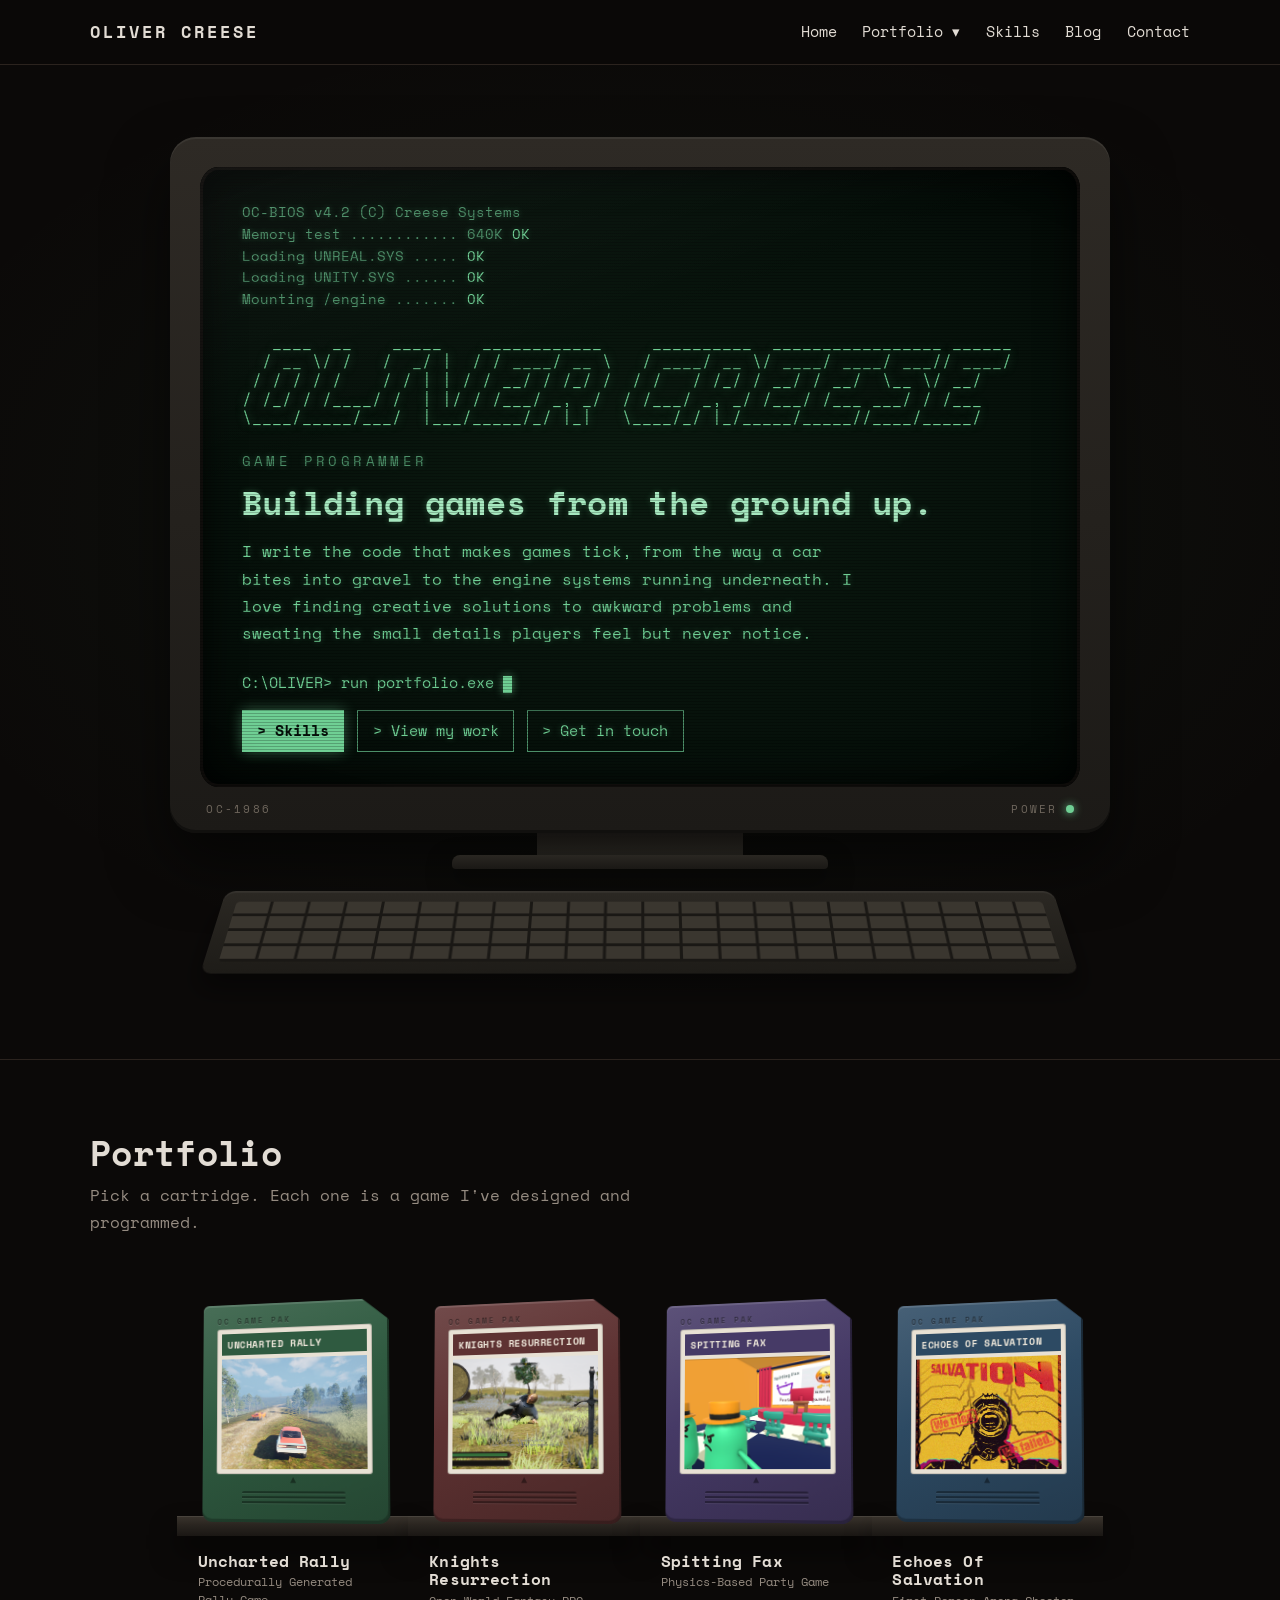
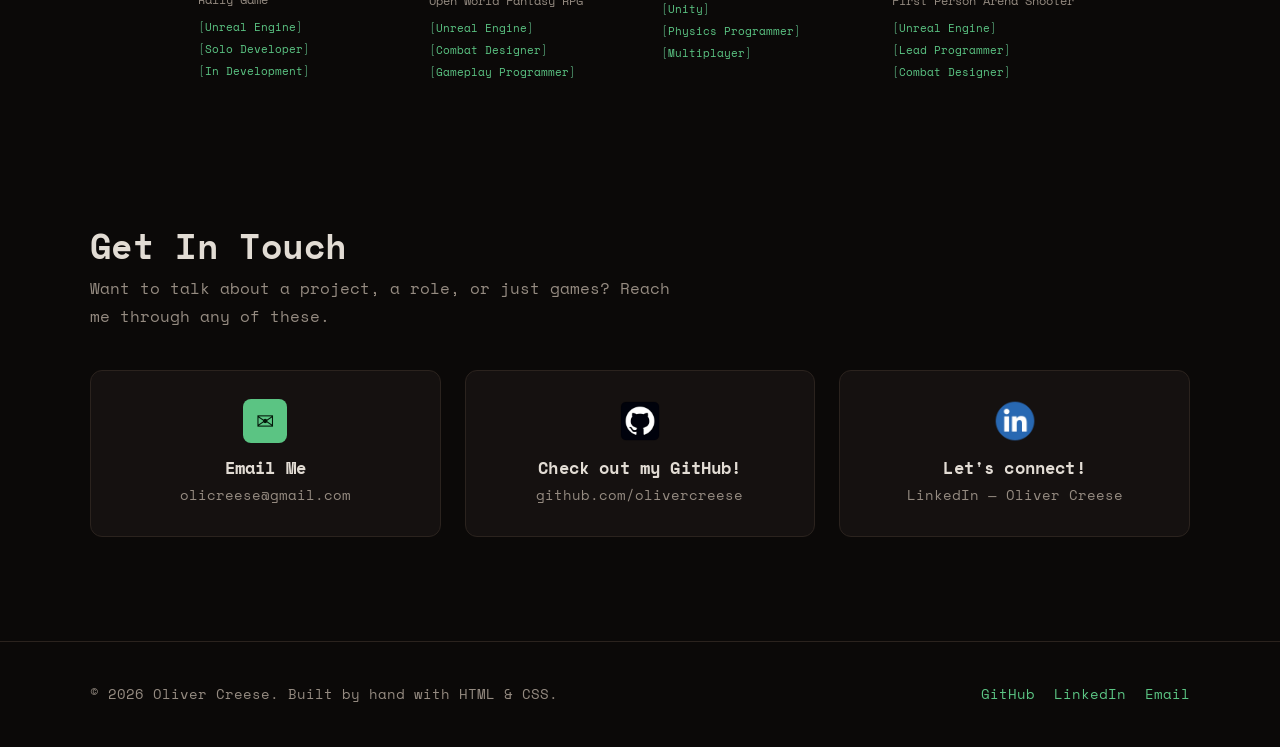
==== commit b8b0eca4: "Move skills onto the CRT screen as a DOS-style file manager - Add a highlighted Skills button to the" ====
--- a/index.html
+++ b/index.html
@@ -29,6 +29,7 @@
             <li><a href="projects/echoes-of-salvation.html">Echoes Of Salvation</a></li>
           </ul>
         </li>
+        <li><a href="index.html#skills">Skills</a></li>
         <li><a href="blog.html">Blog</a></li>
         <li><a href="#contact">Contact</a></li>
       </ul>
@@ -79,8 +80,96 @@
               </p>
               <p class="prompt boot-line" style="--i:9" aria-hidden="true">C:\OLIVER&gt; run portfolio.exe <span class="cursor"></span></p>
               <div class="hero-actions boot-line" style="--i:10">
+                <a class="term-btn primary" href="#skills" aria-controls="skills" aria-expanded="false">Skills</a>
                 <a class="term-btn" href="#projects">View my work</a>
                 <a class="term-btn" href="#contact">Get in touch</a>
+              </div>
+              <!-- Skills: a file manager that "runs" on the screen when the Skills
+                   button is pressed. To add a skill, add a button to the list and a
+                   matching .skill-file (same data-skill name) to the view. -->
+              <div class="skills-term" id="skills">
+                <p class="prompt" style="--j:0"><span class="dim">C:\OLIVER&gt;</span> cd skills</p>
+                <div class="panes" style="--j:1">
+                  <div class="pane-list">
+                    <p class="pane-title">C:\OLIVER\SKILLS</p>
+                    <ul>
+                      <li><button type="button" data-skill="unreal" aria-controls="skill-view"><span>UNREAL</span><span class="ext">EXE</span></button></li>
+                      <li><button type="button" data-skill="unity" aria-controls="skill-view"><span>UNITY</span><span class="ext">EXE</span></button></li>
+                      <li><button type="button" data-skill="cpp" aria-controls="skill-view"><span>CPP</span><span class="ext">SYS</span></button></li>
+                      <li><button type="button" data-skill="opengl" aria-controls="skill-view"><span>OPENGL</span><span class="ext">DLL</span></button></li>
+                      <li><button type="button" data-skill="maya" aria-controls="skill-view"><span>MAYA</span><span class="ext">EXE</span></button></li>
+                      <li><button type="button" data-skill="git" aria-controls="skill-view"><span>GIT</span><span class="ext">BAT</span></button></li>
+                    </ul>
+                  </div>
+                  <div class="pane-view" id="skill-view" aria-live="polite">
+                    <div class="skill-file" data-skill="unreal">
+                      <p class="cmd" aria-hidden="true">&gt; type UNREAL.EXE</p>
+                      <h3>Unreal Engine 5</h3>
+                      <p class="type">ENGINE</p>
+                      <ul>
+                        <li>Combat &amp; upgrade systems with input-based targeting</li>
+                        <li>Procedural terrain using mesh chunking</li>
+                        <li>Anim Blueprints &amp; procedural weapon recoil</li>
+                        <li>Decoupled code: delegates, interfaces, inheritance</li>
+                      </ul>
+                    </div>
+                    <div class="skill-file" data-skill="unity">
+                      <p class="cmd" aria-hidden="true">&gt; type UNITY.EXE</p>
+                      <h3>Unity &amp; C#</h3>
+                      <p class="type">ENGINE</p>
+                      <ul>
+                        <li>Game jam winner, published on Steam</li>
+                        <li>Multiplayer with Netcode for GameObjects</li>
+                        <li>Replicated active ragdoll physics</li>
+                        <li>NavMesh AI driven by state machines</li>
+                      </ul>
+                    </div>
+                    <div class="skill-file" data-skill="cpp">
+                      <p class="cmd" aria-hidden="true">&gt; type CPP.SYS</p>
+                      <h3>C++ &amp; OOP</h3>
+                      <p class="type">LANGUAGE</p>
+                      <ul>
+                        <li>Gameplay systems in Unreal C++</li>
+                        <li>2D &amp; 3D games in low-level in-house engines</li>
+                        <li>Physics, pathfinding &amp; animation from scratch</li>
+                        <li>Smart pointers &amp; multithreaded chunk loading</li>
+                      </ul>
+                    </div>
+                    <div class="skill-file" data-skill="opengl">
+                      <p class="cmd" aria-hidden="true">&gt; type OPENGL.DLL</p>
+                      <h3>OpenGL</h3>
+                      <p class="type">GRAPHICS</p>
+                      <ul>
+                        <li>Custom shaders &amp; the graphics pipeline</li>
+                        <li>Heightmap terrain tessellation</li>
+                        <li>Shadow mapping, water &amp; reflections</li>
+                        <li>Particle-based layered clouds</li>
+                      </ul>
+                    </div>
+                    <div class="skill-file" data-skill="maya">
+                      <p class="cmd" aria-hidden="true">&gt; type MAYA.EXE</p>
+                      <h3>Autodesk Maya</h3>
+                      <p class="type">3D ART</p>
+                      <ul>
+                        <li>Game-ready modelling &amp; UV unwrapping</li>
+                        <li>Basic rigging</li>
+                        <li>Exporting animation to Unreal &amp; Unity</li>
+                      </ul>
+                    </div>
+                    <div class="skill-file" data-skill="git">
+                      <p class="cmd" aria-hidden="true">&gt; type GIT.BAT</p>
+                      <h3>Git</h3>
+                      <p class="type">TOOLS</p>
+                      <ul>
+                        <li>Version control on every project</li>
+                        <li>Branching workflows in team projects</li>
+                        <li>Repositories hosted on GitHub</li>
+                      </ul>
+                    </div>
+                  </div>
+                </div>
+                <p class="pane-keys" style="--j:2"><span><b>&uarr;&darr;</b> select</span><span><b>Esc</b> back</span><span>6 file(s)</span></p>
+                <button type="button" class="term-btn skills-exit" style="--j:3">Back</button>
               </div>
             </div>
             <div class="crt-bezel">
@@ -224,115 +313,6 @@
             </div>
           </a>
 
-        </div>
-      </div>
-    </section>
-
-    <!-- ============ Skills ============ -->
-    <section id="skills">
-      <div class="container">
-        <h2 class="section-title">Skills</h2>
-        <p class="section-intro">The engines, languages and tools I work with — hover or tap a card for the details.</p>
-
-        <div class="skills-grid">
-          <div class="skill" tabindex="0">
-            <div class="skill-logo"><img src="assets/images/unreal-logo.png" alt="Unreal Engine logo" /></div>
-            <span>Unreal Engine</span>
-            <p class="skill-detail">
-              I have extensive experience developing in <strong>Unreal Engine 5</strong>
-              across <strong>C++ and Blueprint</strong>, working on projects spanning
-              open-world RPGs, first-person shooters, and racing simulations. My most
-              recent work includes <strong>combat systems</strong> using input-based
-              target selection, weapon and resource based upgrade systems, and
-              <strong>procedural generation</strong> via the Procedural Mesh Component
-              and a chunking system. I have solid experience with
-              <strong>animation programming</strong> through Anim Blueprints and
-              procedural techniques for weapon recoil. My broader focus is on
-              <strong>scalable architecture</strong> — using delegates, Blueprint
-              Interfaces, and proper class inheritance hierarchies to keep systems
-              decoupled, maintainable, and easy to iterate on.
-            </p>
-          </div>
-          <div class="skill" tabindex="0">
-            <div class="skill-logo"><img src="assets/images/unity-logo.png" alt="Unity logo" /></div>
-            <span>Unity &amp; C#</span>
-            <p class="skill-detail">
-              I have experience developing in <strong>Unity</strong> across a range
-              of genres including party games, survival horror, and 2D arcade games
-              — one of which <strong>won a game jam and is published on
-              Steam</strong>. My work includes <strong>multiplayer
-              implementation</strong> using Netcode for GameObjects and Unity
-              Sessions, managing lobby state and scene transitions across a
-              replicated multiplayer environment. I have implemented a
-              <strong>replicated active ragdoll system</strong> driven by
-              ConfigurableJoints with a separate hidden mesh for animation blending
-              and physics-based player interactions. I have also built
-              <strong>custom AI systems</strong> using NavMesh with state machines
-              managing multiple behavioural states, including systems where AI
-              behaviour and presentation change dynamically at runtime based on game
-              state.
-            </p>
-          </div>
-          <div class="skill" tabindex="0">
-            <div class="skill-logo"><img src="assets/images/cpp-logo.png" alt="C++ logo" /></div>
-            <span>C++ &amp; OOP</span>
-            <p class="skill-detail">
-              I have extensive experience writing <strong>C++</strong> across
-              multiple environments and abstraction levels. Within
-              <strong>Unreal Engine 5</strong> I work regularly in C++ for building
-              complex gameplay systems that lie beyond the capabilities of
-              Blueprints, with marginal performance gains and the benefit of
-              <strong>manual memory management</strong>. I have also worked with
-              <strong>low-level in-house engines</strong> at my university, building
-              games from scratch in both 2D and 3D contexts — including
-              <strong>physics implementations</strong> such as Hooke's law for
-              surface simulation, enemy pathfinding, animation systems, and weapon
-              systems with upgrade pipelines, all without the abstractions of a
-              commercial engine. Alongside practical experience I have been studying
-              <strong>modern C++</strong> in depth, including memory management,
-              <strong>smart pointers, and parallelisation</strong> — with a focus on
-              real-world use cases such as <strong>multithreaded chunk
-              loading</strong> for large-scale procedural environments.
-            </p>
-          </div>
-          <div class="skill" tabindex="0">
-            <div class="skill-logo"><img src="assets/images/opengl-logo.webp" alt="OpenGL logo" /></div>
-            <span>OpenGL API</span>
-            <p class="skill-detail">
-              I have experience building rendered scenes in <strong>OpenGL</strong>,
-              working directly with the <strong>graphics pipeline</strong> and
-              writing <strong>custom shaders</strong>. My work covers techniques
-              including heightmap-based <strong>terrain tessellation</strong>,
-              <strong>shadow mapping</strong>, light attenuation,
-              <strong>water rendering</strong> and reflective materials. I have also
-              implemented creative solutions such as simulating clouds using a
-              particle system with layered opacity and alpha blending.
-            </p>
-          </div>
-          <div class="skill" tabindex="0">
-            <div class="skill-logo"><img src="assets/images/maya-logo.png" alt="Autodesk Maya logo" /></div>
-            <span>Autodesk Maya</span>
-            <!-- TODO: this skill had no popup on the Wix site, so this text is a
-                 placeholder — rewrite it in your own words -->
-            <p class="skill-detail">
-              I use <strong>Autodesk Maya</strong> for creating and preparing
-              game-ready 3D assets — <strong>modelling, UV unwrapping</strong> and
-              basic <strong>rigging</strong> — and for getting animations ready to
-              import into Unreal Engine and Unity.
-            </p>
-          </div>
-          <div class="skill" tabindex="0">
-            <div class="skill-logo"><img class="invert" src="assets/images/git-logo.png" alt="Git logo" /></div>
-            <span>Git Version Control</span>
-            <!-- TODO: this skill had no popup on the Wix site, so this text is a
-                 placeholder — rewrite it in your own words -->
-            <p class="skill-detail">
-              I use <strong>Git</strong> for version control across all of my
-              projects, working with <strong>branching workflows</strong> when
-              collaborating with teammates and hosting my repositories on
-              <strong>GitHub</strong>.
-            </p>
-          </div>
         </div>
       </div>
     </section>
--- a/css/style.css
+++ b/css/style.css
@@ -341,8 +341,10 @@
   font-family: var(--font-body);
   font-size: clamp(0.78rem, 2cqi, 0.95rem);
   color: var(--phosphor);
+  background: none;
   border: 1px solid var(--phosphor-dim);
   padding: 0.45rem 0.9rem;
+  cursor: pointer;
 }
 .term-btn::before { content: "> "; }
 .term-btn:hover,
@@ -352,6 +354,117 @@
   text-shadow: none;
   text-decoration: none;
   outline: none;
+}
+
+/* the Skills button is the one to press: lit up and gently pulsing */
+.term-btn.primary {
+  background: var(--phosphor);
+  color: #06100a;
+  border-color: var(--phosphor);
+  font-weight: 700;
+  text-shadow: none;
+  box-shadow: 0 0 14px rgba(111, 207, 148, 0.45);
+  animation: btn-pulse 2.4s ease-in-out infinite;
+}
+.term-btn.primary:hover,
+.term-btn.primary:focus-visible,
+.term-btn.primary[aria-expanded="true"] {
+  background: #a6e8bf;
+  border-color: #a6e8bf;
+  animation: none;
+}
+
+@keyframes btn-pulse {
+  50% { box-shadow: 0 0 22px rgba(111, 207, 148, 0.75); }
+}
+
+/* ---- Skills: a DOS-style file manager that runs on the screen ---- */
+.skills-term { font-size: clamp(0.74rem, 1.9cqi, 0.9rem); }
+.skills-term[hidden] { display: none; }
+.skills-term .term-btn { margin-top: 1rem; }
+
+/* while the skills are open the screen is cleared down to the logo */
+.crt-screen.show-skills > :not(.ascii-logo):not(.skills-term) { display: none; }
+/* once booted, lines that come back after the skills close shouldn't replay the boot */
+.crt-screen.booted .boot-line { animation: none; opacity: 1; }
+/* each part appears in turn when the Skills button runs it */
+.skills-term > * {
+  opacity: 0;
+  animation: boot-in 0.01s linear forwards;
+  animation-delay: calc(var(--j) * 0.18s);
+}
+.skills-term .dim { color: var(--phosphor-dim); }
+.skills-term .prompt { margin-bottom: 0.6rem; font-size: inherit; }
+
+.panes {
+  display: grid;
+  grid-template-columns: minmax(150px, 30%) 1fr;
+  border: 3px double var(--phosphor-dim);
+  min-height: 15.5em;
+}
+.pane-title {
+  text-align: center;
+  font-size: 0.85em;
+  letter-spacing: 0.2em;
+  color: var(--phosphor-dim);
+  border-bottom: 1px solid var(--phosphor-dim);
+  padding: 0.3rem;
+}
+.pane-list { border-right: 3px double var(--phosphor-dim); }
+.pane-list ul { list-style: none; padding: 0.4rem 0; }
+.pane-list button {
+  all: unset;
+  box-sizing: border-box;
+  display: flex;
+  justify-content: space-between;
+  width: 100%;
+  padding: 0.2rem 0.8rem;
+  cursor: pointer;
+}
+.pane-list button:hover,
+.pane-list button:focus-visible { background: rgba(111, 207, 148, 0.12); }
+.pane-list .ext { color: var(--phosphor-dim); }
+.pane-list button[aria-pressed="true"] {
+  background: var(--phosphor);
+  color: #06100a;
+  text-shadow: none;
+}
+.pane-list button[aria-pressed="true"] .ext { color: #06100a; }
+
+.pane-view { padding: 0.8rem 1.1rem; }
+.skill-file .cmd { color: var(--phosphor-dim); margin-bottom: 0.6rem; }
+.skill-file h3 { font-size: 1.15em; color: #a6e8bf; }
+.skill-file .type { color: var(--phosphor-dim); font-size: 0.8em; letter-spacing: 0.2em; margin-bottom: 0.6rem; }
+.skill-file ul { list-style: none; }
+.skill-file li { margin-bottom: 0.2rem; }
+.skill-file li::before { content: "> "; color: var(--phosphor-dim); }
+
+.pane-keys {
+  display: flex;
+  gap: 1.2rem;
+  flex-wrap: wrap;
+  padding-top: 0.4rem;
+  font-size: 0.85em;
+  color: var(--phosphor-dim);
+}
+.pane-keys b {
+  background: var(--phosphor-dim);
+  color: #06100a;
+  padding: 0 0.3rem;
+  font-weight: 400;
+  text-shadow: none;
+}
+.pane-keys button {
+  all: unset;
+  cursor: pointer;
+}
+.pane-keys button:hover,
+.pane-keys button:focus-visible { color: var(--phosphor); }
+
+@container (max-width: 560px) {
+  .panes { grid-template-columns: 1fr; }
+  .pane-list { border-right: none; border-bottom: 3px double var(--phosphor-dim); }
+  .pane-list ul { display: grid; grid-template-columns: 1fr 1fr; }
 }
 
 /* bottom bezel: badge + power light */
@@ -428,7 +541,8 @@
 @keyframes blink { 50% { opacity: 0; } }
 
 @media (prefers-reduced-motion: reduce) {
-  .crt-screen, .boot-line { animation: none; opacity: 1; }
+  .crt-screen, .boot-line, .skills-term > * { animation: none; opacity: 1; }
+  .term-btn.primary { animation: none; }
   .prompt .cursor { animation: none; }
 }
 
@@ -606,129 +720,6 @@
 }
 
 .card-link { font-weight: 600; font-size: 0.95rem; }
-
-/* ============================================================
-   Skills (homepage)
-   ============================================================ */
-/* one flexible row: the open card balloons in both directions and
-   the others get squeezed sideways to make room */
-.skills-grid {
-  display: flex;
-  align-items: flex-start; /* closed cards keep their size while one balloons */
-  gap: 1.2rem;
-}
-
-.skill {
-  flex: 1 1 0;
-  min-width: 0;
-  display: flex;
-  flex-direction: column;
-  align-items: center;
-  justify-content: center;
-  background: var(--surface);
-  border: 1px solid var(--border);
-  border-radius: var(--radius);
-  padding: 1.4rem 1rem;
-  text-align: center;
-  cursor: pointer;
-  /* the springy curve gives the growth a balloon-like bounce */
-  transition: flex-grow 0.5s cubic-bezier(0.34, 1.3, 0.64, 1),
-              flex-basis 0.5s ease, padding 0.4s ease,
-              border-color 0.2s ease, box-shadow 0.35s ease;
-}
-
-.skill > span {
-  display: block;
-  max-height: 3.5em;
-  transition: opacity 0.25s ease, max-height 0.35s ease, margin 0.35s ease;
-}
-
-.skill .skill-logo { transition: width 0.4s ease, height 0.4s ease, margin 0.4s ease; }
-
-/* hidden detail text, revealed when the card balloons open */
-.skill .skill-detail {
-  width: 100%;
-  max-height: 0;
-  opacity: 0;
-  overflow: hidden;
-  margin-top: 0;
-  text-align: left;
-  font-size: 1.275rem;  /* 75% of the previous 1.7rem */
-  line-height: 1.5;
-  color: var(--muted);
-  transition: max-height 0.45s ease, opacity 0.3s ease, margin-top 0.3s ease;
-}
-
-/* key terms stand out in white against the grey body text */
-.skill .skill-detail strong {
-  color: var(--text);
-  font-weight: 600;
-}
-
-.skill:hover,
-.skill:focus-visible,
-.skill.open {
-  flex-grow: 12;
-  border-color: var(--accent);
-  box-shadow: 0 18px 45px rgba(0, 0, 0, 0.55);
-}
-
-/* while one card is open, the others squeeze into icon-only chips
-   so the open one can take almost the whole row */
-@media (min-width: 821px) {
-  .skills-grid:has(.skill:hover, .skill.open, .skill:focus-visible)
-    .skill:not(:hover):not(.open):not(:focus-visible) {
-    flex: 0 0 76px;
-    padding: 1rem 0.5rem;
-  }
-
-  .skills-grid:has(.skill:hover, .skill.open, .skill:focus-visible)
-    .skill:not(:hover):not(.open):not(:focus-visible) .skill-logo {
-    width: 48px;
-    height: 48px;
-    margin-bottom: 0;
-  }
-
-  .skills-grid:has(.skill:hover, .skill.open, .skill:focus-visible)
-    .skill:not(:hover):not(.open):not(:focus-visible) img {
-    max-width: 32px;
-    max-height: 32px;
-  }
-
-  .skills-grid:has(.skill:hover, .skill.open, .skill:focus-visible)
-    .skill:not(:hover):not(.open):not(:focus-visible) > span {
-    opacity: 0;
-    max-height: 0;
-    overflow: hidden;
-    margin: 0;
-  }
-}
-
-.skill:hover .skill-detail,
-.skill:focus-visible .skill-detail,
-.skill.open .skill-detail {
-  max-height: 2200px;
-  opacity: 1;
-  margin-top: 0.8rem;
-}
-
-.skill .skill-logo {
-  background: #faf6f2;
-  border-radius: 10px;
-  width: 76px;
-  height: 76px;
-  margin: 0 auto 0.9rem;
-  display: flex;
-  align-items: center;
-  justify-content: center;
-}
-
-.skill img { max-width: 52px; max-height: 52px; object-fit: contain; }
-
-/* the Git logo file is white, flip it to dark so it shows on the light chip */
-.skill img.invert { filter: invert(1); }
-
-.skill span { font-weight: 600; font-size: 0.92rem; }
 
 /* ============================================================
    Contact (homepage)
@@ -1191,7 +1182,4 @@
   .hero { padding: 4.5rem 0; }
   section { padding: 3rem 0; }
 
-  /* phones: skills stack vertically and expand downwards instead */
-  .skills-grid { flex-direction: column; }
-  .skill { flex: none; }
-}
+}
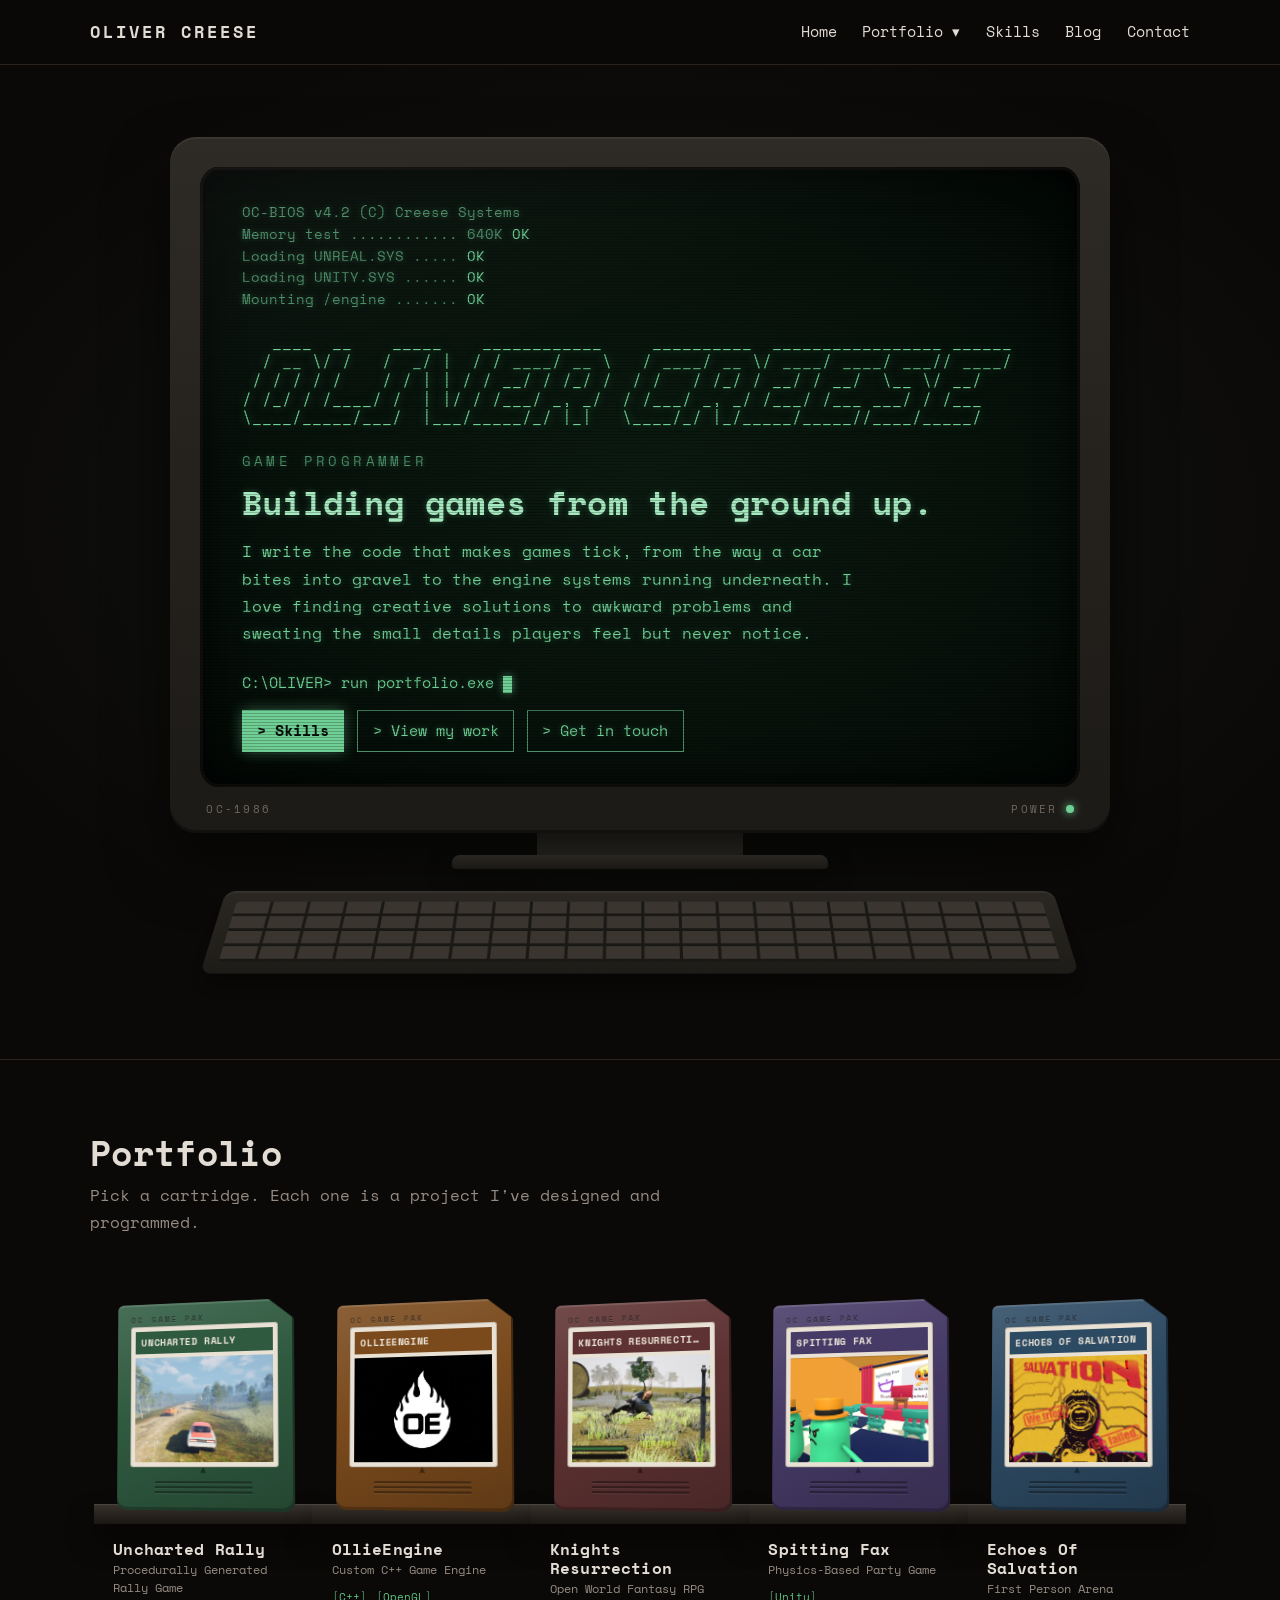
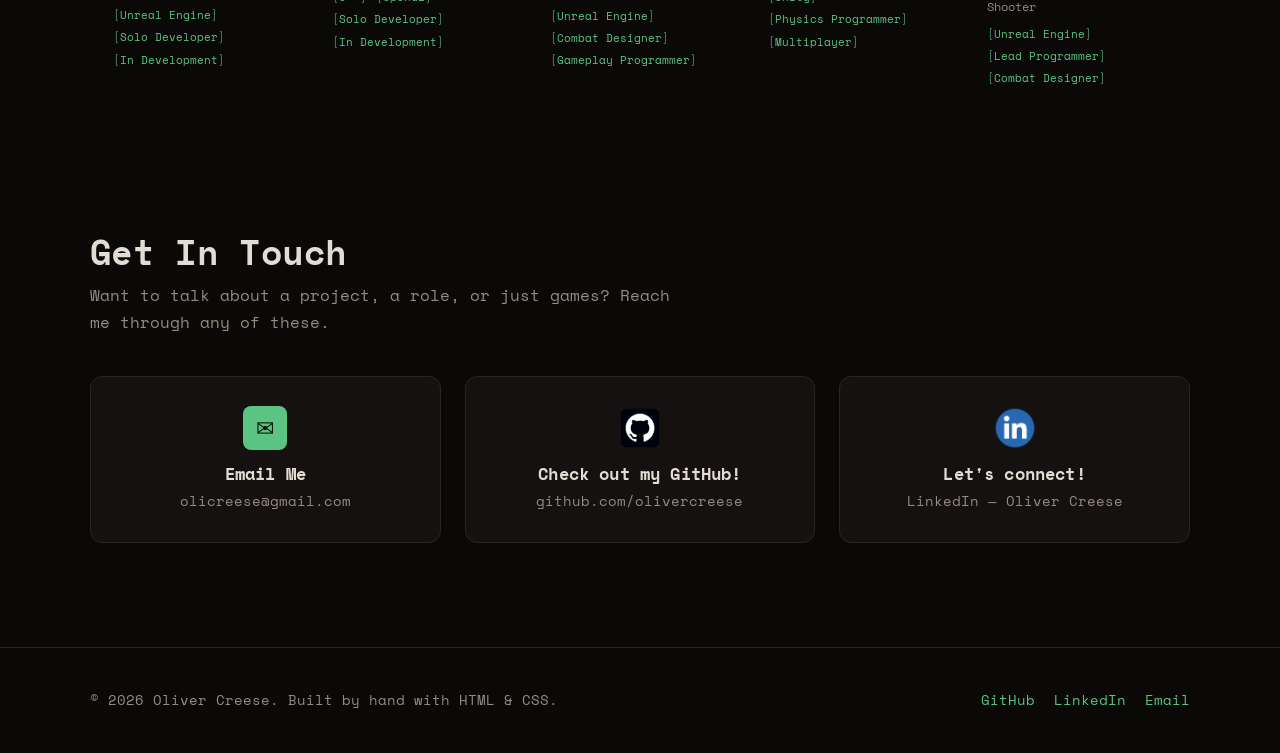
==== commit 1709a20a: "Add OllieEngine project page, dev log #001 and logo - New OllieEngine project page (no gallery or vi" ====
--- a/index.html
+++ b/index.html
@@ -24,6 +24,7 @@
           <a href="index.html#projects">Portfolio &#9662;</a>
           <ul class="dropdown-menu">
             <li><a href="projects/uncharted-rally.html">Uncharted Rally</a></li>
+            <li><a href="projects/ollie-engine.html">OllieEngine</a></li>
             <li><a href="projects/spitting-fax.html">Spitting Fax</a></li>
             <li><a href="projects/knights-resurrection.html">Knights Resurrection</a></li>
             <li><a href="projects/echoes-of-salvation.html">Echoes Of Salvation</a></li>
@@ -129,9 +130,10 @@
                       <h3>C++ &amp; OOP</h3>
                       <p class="type">LANGUAGE</p>
                       <ul>
+                        <li>Building <a href="projects/ollie-engine.html">OllieEngine</a>, my own C++ game engine</li>
+                        <li>Scene graph &amp; component system without RTTI</li>
                         <li>Gameplay systems in Unreal C++</li>
-                        <li>2D &amp; 3D games in low-level in-house engines</li>
-                        <li>Physics, pathfinding &amp; animation from scratch</li>
+                        <li>Physics, pathfinding &amp; animation in in-house engines</li>
                         <li>Smart pointers &amp; multithreaded chunk loading</li>
                       </ul>
                     </div>
@@ -140,6 +142,8 @@
                       <h3>OpenGL</h3>
                       <p class="type">GRAPHICS</p>
                       <ul>
+                        <li>OpenGL 3.3 renderer for <a href="projects/ollie-engine.html">OllieEngine</a></li>
+                        <li>Render queue, materials &amp; data-driven meshes</li>
                         <li>Custom shaders &amp; the graphics pipeline</li>
                         <li>Heightmap terrain tessellation</li>
                         <li>Shadow mapping, water &amp; reflections</li>
@@ -188,7 +192,7 @@
     <section id="projects">
       <div class="container">
         <h2 class="section-title">Portfolio</h2>
-        <p class="section-intro">Pick a cartridge. Each one is a game I've designed and programmed.</p>
+        <p class="section-intro">Pick a cartridge. Each one is a project I've designed and programmed.</p>
 
         <!-- ============================================================
              ADDING A NEW PROJECT? Create its page first (copy
@@ -244,6 +248,28 @@
               <h3>Uncharted Rally</h3>
               <p class="cart-sub">Procedurally Generated Rally Game</p>
               <ul class="cart-tags"><li>Unreal Engine</li><li>Solo Developer</li><li>In Development</li></ul>
+            </div>
+          </a>
+
+          <a class="cart-slot" href="projects/ollie-engine.html" style="--shell: #7a4a1c">
+            <div class="cart" aria-hidden="true">
+              <div class="cart-tilt">
+                <div class="cart-face">
+                  <span class="cart-emboss">OC GAME PAK</span>
+                  <div class="cart-label">
+                    <div class="cart-label-top">OllieEngine</div>
+                    <img src="assets/images/projects/ollie-engine/ollie-engine-logo.jpg" alt="The OllieEngine logo" />
+                  </div>
+                  <span class="cart-arrow">&#9650;</span>
+                  <span class="cart-grip"></span>
+                </div>
+              </div>
+            </div>
+            <div class="shelf-plank"></div>
+            <div class="cart-info">
+              <h3>OllieEngine</h3>
+              <p class="cart-sub">Custom C++ Game Engine</p>
+              <ul class="cart-tags"><li>C++</li><li>OpenGL</li><li>Solo Developer</li><li>In Development</li></ul>
             </div>
           </a>
 
--- a/css/style.css
+++ b/css/style.css
@@ -431,13 +431,18 @@
 }
 .pane-list button[aria-pressed="true"] .ext { color: #06100a; }
 
-.pane-view { padding: 0.8rem 1.1rem; }
+/* every file sits in the same grid cell, so the box is always as tall as the
+   longest one and never changes size when you switch between them */
+.pane-view { display: grid; padding: 0.8rem 1.1rem; }
+.skill-file { grid-area: 1 / 1; }
+.skill-file[hidden] { display: block; visibility: hidden; }
 .skill-file .cmd { color: var(--phosphor-dim); margin-bottom: 0.6rem; }
 .skill-file h3 { font-size: 1.15em; color: #a6e8bf; }
 .skill-file .type { color: var(--phosphor-dim); font-size: 0.8em; letter-spacing: 0.2em; margin-bottom: 0.6rem; }
 .skill-file ul { list-style: none; }
 .skill-file li { margin-bottom: 0.2rem; }
 .skill-file li::before { content: "> "; color: var(--phosphor-dim); }
+.skill-file a { color: #a6e8bf; text-decoration: underline; text-underline-offset: 3px; }
 
 .pane-keys {
   display: flex;
@@ -560,8 +565,8 @@
    own piece of shelf that reaches into the gaps either side, so the
    pieces join into one plank on each row however the carts wrap. */
 .game-shelf {
-  --cart-w: 190px;
-  --shelf-gap: 2.6rem;
+  --cart-w: 180px;
+  --shelf-gap: 2.4rem;
   display: flex;
   flex-wrap: wrap;
   justify-content: center;
@@ -793,6 +798,8 @@
   border: 1px solid var(--border);
   margin-top: 2.5rem;
 }
+/* for logos: show the whole image on black rather than cropping it */
+.project-hero-img.contain { object-fit: contain; background: #000; }
 
 /* quick facts row */
 .meta-grid {
